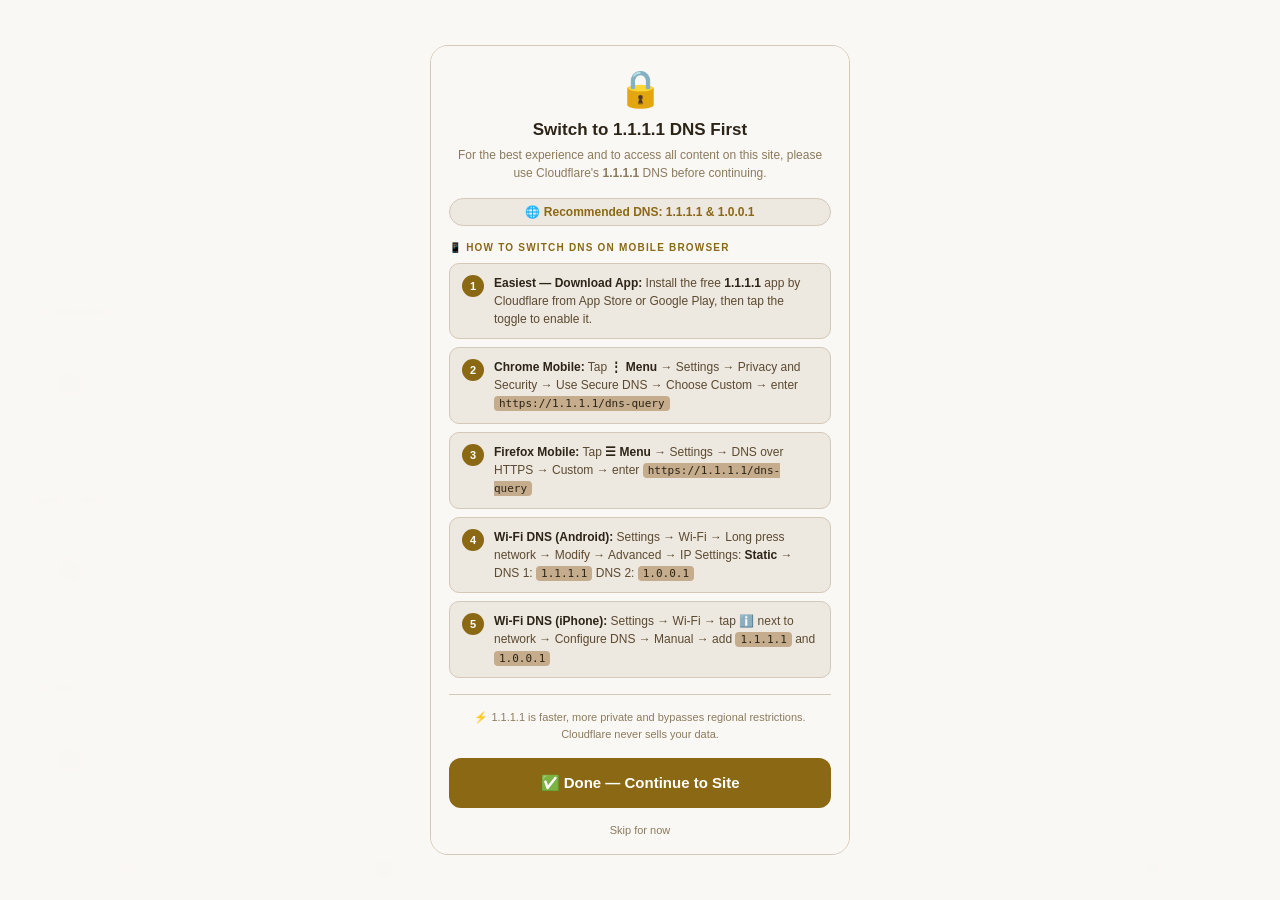
==== index.html @ 2a247e95 "Update index.html" ====
<!DOCTYPE html>
<html lang="en">
<head>
<meta name="yandex-verification" content="c92c192c363fc5a6" />
<meta charset="UTF-8">
<meta name="viewport" content="width=device-width, initial-scale=1.0, maximum-scale=1.0, user-scalable=no">
<meta name="description" content="Download latest Bollywood, Hollywood & Tamil movies for free. HD, 1080p, 4K quality available.">
<meta name="keywords" content="download movies, free movies, HD movies, bollywood movies download, hollywood movies, cinestream">
<meta name="robots" content="index, follow">
<link rel="canonical" href="https://justwatchh.netlify.app/">
<meta property="og:type" content="website">
<meta property="og:title" content="CineStream - Download Latest Movies Free">
<meta property="og:description" content="Download HD Movies Free - Bollywood, Hollywood, Tamil, Telugu">
<meta property="og:url" content="https://justwatchh.netlify.app/">
<meta property="og:site_name" content="CineStream">
<link rel="icon" type="image/png" href="https://ibb.co/1fkNFcZy">
<meta name="mobile-web-app-capable" content="yes">
<meta name="apple-mobile-web-app-capable" content="yes">
<meta name="theme-color" content="#FAF8F5">
<title>Justwatchh</title>
<link rel="stylesheet" href="style.css">
</head>
<body>

<!-- DNS NOTICE -->
<div id="dns-notice" class="dns-overlay">
  <div class="dns-box">
    <div class="dns-icon">🔒</div>
    <div class="dns-title">Switch to 1.1.1.1 DNS First</div>
    <div class="dns-sub">For the best experience and to access all content on this site, please use Cloudflare's <b>1.1.1.1</b> DNS before continuing.</div>
    <div class="dns-badge">🌐 Recommended DNS: 1.1.1.1 &amp; 1.0.0.1</div>
    <div class="dns-steps-title">📱 How to Switch DNS on Mobile Browser</div>
    <div class="dns-steps">
      <div class="dns-step"><div class="dns-step-num">1</div><div class="dns-step-text"><b>Easiest — Download App:</b> Install the free <b>1.1.1.1</b> app by Cloudflare from App Store or Google Play, then tap the toggle to enable it.</div></div>
      <div class="dns-step"><div class="dns-step-num">2</div><div class="dns-step-text"><b>Chrome Mobile:</b> Tap <b>⋮ Menu</b> → Settings → Privacy and Security → Use Secure DNS → Choose Custom → enter <code>https://1.1.1.1/dns-query</code></div></div>
      <div class="dns-step"><div class="dns-step-num">3</div><div class="dns-step-text"><b>Firefox Mobile:</b> Tap <b>☰ Menu</b> → Settings → DNS over HTTPS → Custom → enter <code>https://1.1.1.1/dns-query</code></div></div>
      <div class="dns-step"><div class="dns-step-num">4</div><div class="dns-step-text"><b>Wi-Fi DNS (Android):</b> Settings → Wi-Fi → Long press network → Modify → Advanced → IP Settings: <b>Static</b> → DNS 1: <code>1.1.1.1</code> DNS 2: <code>1.0.0.1</code></div></div>
      <div class="dns-step"><div class="dns-step-num">5</div><div class="dns-step-text"><b>Wi-Fi DNS (iPhone):</b> Settings → Wi-Fi → tap ℹ️ next to network → Configure DNS → Manual → add <code>1.1.1.1</code> and <code>1.0.0.1</code></div></div>
    </div>
    <div class="dns-divider"></div>
    <div class="dns-note">⚡ 1.1.1.1 is faster, more private and bypasses regional restrictions. Cloudflare never sells your data.</div>
    <button class="dns-proceed-btn" onclick="dismissDnsNotice()">✅ Done — Continue to Site</button>
    <span class="dns-skip" onclick="dismissDnsNotice()">Skip for now</span>
  </div>
</div>

<div id="app">
  <div class="copy-toast" id="copy-toast"></div>
  <div class="loading-overlay" id="global-loading"><div class="ring"></div><div class="load-text">Loading</div></div>

  <!-- PLAYLIST CREATE MODAL -->
  <div class="modal-overlay hidden" id="pl-create-modal">
    <div class="modal-sheet">
      <div class="modal-handle"></div>
      <div class="modal-title">New Playlist</div>
      <input class="modal-input" id="pl-name-input" placeholder="Playlist name..." maxlength="40" autocomplete="off" onkeydown="if(event.key==='Enter')confirmCreatePlaylist()"/>
      <div class="modal-btns">
        <button class="modal-cancel" onclick="closePlCreateModal()">Cancel</button>
        <button class="modal-confirm" onclick="confirmCreatePlaylist()">Create</button>
      </div>
    </div>
  </div>

  <!-- ADD TO PLAYLIST PICKER -->
  <div class="playlist-picker-overlay hidden" id="pl-picker-modal">
    <div class="playlist-picker-sheet">
      <div class="modal-handle"></div>
      <div class="modal-title" style="margin-bottom:12px">Add to Playlist</div>
      <div class="playlist-picker-list" id="pl-picker-list"></div>
      <button class="picker-cancel-btn" onclick="closePlPicker()">Cancel</button>
    </div>
  </div>

  <!-- CONFIRM DELETE MODAL -->
  <div class="confirm-overlay hidden" id="confirm-modal">
    <div class="confirm-box">
      <div class="confirm-icon" id="confirm-icon">🗑</div>
      <div class="confirm-title" id="confirm-title">Delete?</div>
      <div class="confirm-sub" id="confirm-sub">This cannot be undone.</div>
      <div class="confirm-btns">
        <button class="confirm-cancel" onclick="closeConfirmModal()">Cancel</button>
        <button class="confirm-ok" id="confirm-ok-btn">Delete</button>
      </div>
    </div>
  </div>

  <!-- ENGINE MODAL -->
  <div class="eng-modal-overlay hidden" id="eng-modal">
    <div class="eng-modal-sheet">
      <div class="eng-modal-handle"></div>
      <div class="eng-modal-title">Search Engines</div>
      <div class="eng-modal-sub">Enter a URL with <code>{query}</code> as placeholder. Logo &amp; name are auto-detected.</div>
      <div class="eng-field"><label class="eng-label">Search URL</label><input class="eng-input" id="eng-url-inp" placeholder="https://www.google.com/search?q={query}" autocomplete="off" inputmode="url" oninput="previewEngine(this.value)"/></div>
      <div class="eng-field"><label class="eng-label">Description <span class="eng-label-opt">(optional)</span></label><input class="eng-input" id="eng-desc-inp" placeholder="e.g. Best for finding movie torrents..." autocomplete="off"/></div>
      <div class="eng-preview" id="eng-preview">
        <div class="eng-preview-logo"><img id="eng-preview-img" src="" alt=""/></div>
        <div class="eng-preview-info">
          <div class="eng-preview-name" id="eng-preview-name"></div>
          <div class="eng-preview-domain" id="eng-preview-domain"></div>
        </div>
      </div>
      <button class="eng-add-btn" onclick="addEngine()">+ Add Engine</button>
      <div class="eng-list-title">Your Engines</div>
      <div class="eng-list" id="eng-list"></div>
      <button class="eng-close-btn" onclick="closeEngModal()">Done</button>
    </div>
  </div>

  <!-- UID MODAL -->
  <div class="uid-modal-overlay hidden" id="uid-modal">
    <div class="uid-modal-box">
      <div class="uid-modal-icon">
        <svg width="28" height="28" viewBox="0 0 24 24" fill="none" stroke="currentColor" stroke-width="2" stroke-linecap="round" stroke-linejoin="round">
          <rect x="2" y="7" width="20" height="14" rx="2"/><path d="M16 7V5a2 2 0 0 0-2-2h-4a2 2 0 0 0-2 2v2"/>
          <circle cx="12" cy="14" r="2"/><line x1="12" y1="16" x2="12" y2="19"/>
        </svg>
      </div>
      <div class="uid-modal-title">Set Your User ID</div>
      <div class="uid-modal-sub">Choose a unique ID to store your playlists. Use the same ID on any device to access your playlists.</div>
      <input class="uid-modal-input" id="uid-modal-input" placeholder="e.g. john_doe_123" maxlength="32" autocomplete="off" autocorrect="off" autocapitalize="off" spellcheck="false"/>
      <div class="uid-modal-hint">
        <svg width="12" height="12" viewBox="0 0 24 24" fill="currentColor"><path d="M12 2C6.48 2 2 6.48 2 12s4.48 10 10 10 10-4.48 10-10S17.52 2 12 2zm1 15h-2v-6h2v6zm0-8h-2V7h2v2z"/></svg>
        Only letters, numbers, underscores and hyphens. Min 3 characters.
      </div>
      <div class="uid-modal-btns">
        <button class="uid-modal-cancel" onclick="closeUidModal()">Cancel</button>
        <button class="uid-modal-save" onclick="saveUid()">Save ID</button>
      </div>
    </div>
  </div>

  <!-- VIEWS -->
  <div id="home-view" class="view active scroll-view"></div>
  <div id="movies-view" class="view scroll-view"></div>
  <div id="search-view" class="view"></div>
  <div id="tv-view" class="view scroll-view"></div>
  <div id="mylist-view" class="view"></div>
  <div id="person-view" class="view"></div>
  <div id="detail-view" class="view"></div>
  <div id="shared-playlist-view" class="view scroll-view"></div>

  <!-- BOTTOM NAV -->
  <div id="bottom-nav">
    <button class="bnav-item active" id="bnav-home" onclick="goHome()">
      <svg viewBox="0 0 24 24" fill="currentColor">
        <path d="M10 20v-6h4v6h5v-8h3L12 3 2 12h3v8z"/>
      </svg>
      <span>Home</span>
    </button>
    <button class="bnav-item" id="bnav-movies" onclick="goMovies()">
      <svg viewBox="0 0 24 24" fill="currentColor">
        <path d="M18 4l2 4h-3l-2-4h-2l2 4h-3l-2-4H8l2 4H7L5 4H4c-1.1 0-2 .9-2 2v12c0 1.1.9 2 2 2h16c1.1 0 2-.9 2-2V4h-4z"/>
      </svg>
      <span>Movies</span>
    </button>
    <button class="bnav-item" id="bnav-search" onclick="goSearch()">
      <svg viewBox="0 0 24 24" fill="currentColor">
        <path d="M15.5 14h-.79l-.28-.27A6.471 6.471 0 0 0 16 9.5 6.5 6.5 0 1 0 9.5 16c1.61 0 3.09-.59 4.23-1.57l.27.28v.79l5 4.99L20.49 19l-4.99-5zm-6 0C7.01 14 5 11.99 5 9.5S7.01 5 9.5 5 14 7.01 14 9.5 11.99 14 9.5 14z"/>
      </svg>
      <span>Search</span>
    </button>
    <button class="bnav-item" id="bnav-tv" onclick="goTV()">
      <svg viewBox="0 0 24 24" fill="currentColor">
        <path d="M21 3H3c-1.1 0-2 .9-2 2v12c0 1.1.9 2 2 2h5v2h8v-2h5c1.1 0 1.99-.9 1.99-2L23 5c0-1.1-.9-2-2-2zm0 14H3V5h18v12z"/>
      </svg>
      <span>TV Shows</span>
    </button>
    <button class="bnav-item" id="bnav-mylist" onclick="goMyList()">
      <svg viewBox="0 0 24 24" fill="currentColor">
        <path d="M4 6H2v14c0 1.1.9 2 2 2h14v-2H4V6zm16-4H8c-1.1 0-2 .9-2 2v12c0 1.1.9 2 2 2h12c1.1 0 2-.9 2-2V4c0-1.1-.9-2-2-2zm-1 9H9V9h10v2zm-4 4H9v-2h6v2zm4-8H9V5h10v2z"/>
      </svg>
      <span>My List</span>
    </button>
  </div>
</div>

<!-- FIREBASE MODULE -->
<script type="module">
import { initializeApp } from "https://www.gstatic.com/firebasejs/12.13.0/firebase-app.js";
import { getDatabase, ref, push, onValue, remove, set, serverTimestamp, get } from "https://www.gstatic.com/firebasejs/12.13.0/firebase-database.js";

const firebaseConfig = {
  apiKey:"AIzaSyDLPyDNPw6g30_9KLYmKEgz26ODXl88IT8",
  authDomain:"myown-c1a03.firebaseapp.com",
  databaseURL:"https://myown-c1a03-default-rtdb.firebaseio.com",
  projectId:"myown-c1a03",
  storageBucket:"myown-c1a03.firebasestorage.app",
  messagingSenderId:"231315717244",
  appId:"1:231315717244:web:f2e1d33f9f5080e16b1df9"
};

const app = initializeApp(firebaseConfig);
const db = getDatabase(app);

/* ── User ID ── */
let myUid = localStorage.getItem('cs_uid');
if(!myUid){ myUid='u_'+Math.random().toString(36).substr(2,12); localStorage.setItem('cs_uid',myUid); }
window._myUid = myUid;
window._setMyUid = (uid) => { localStorage.setItem('cs_uid',uid); myUid=uid; window._myUid=uid; };

/* ── Subscribe ── */
let _unsubPlaylists = null;
function subscribeToUser(uid){
  if(_unsubPlaylists) _unsubPlaylists();
  const unsub = onValue(ref(db,`users/${uid}/playlists`), snap => {
    _playlists = snap.exists() ? snap.val() : {};
    window._playlists = _playlists;
    if(window._onPlaylistsChange) window._onPlaylistsChange();
  });
  _unsubPlaylists = unsub;
}
window._switchUser = async (newUid) => {
  myUid = newUid; window._myUid = newUid; window._setMyUid(newUid);
  subscribeToUser(newUid);
};

let _playlists = {};
subscribeToUser(myUid);

window._createPlaylist = async (name) => { const r=push(ref(db,`users/${myUid}/playlists`),{name,createdAt:serverTimestamp(),items:{}}); return r.key; };
window._deletePlaylist = (plId) => remove(ref(db,`users/${myUid}/playlists/${plId}`));
window._addToPlaylist = async (plId, item) => {
  const items=(_playlists[plId]&&_playlists[plId].items)?_playlists[plId].items:{};
  const exists=Object.values(items).some(i=>String(i.id)===String(item.id)&&i.type===item.type);
  if(exists) return 'exists';
  await push(ref(db,`users/${myUid}/playlists/${plId}/items`),{...item,addedAt:Date.now()});
  return 'added';
};
window._removeFromPlaylist = (plId,itemFbKey) => remove(ref(db,`users/${myUid}/playlists/${plId}/items/${itemFbKey}`));
window._isInPlaylist = (plId,mediaId,mediaType) => { const items=(_playlists[plId]&&_playlists[plId].items)?_playlists[plId].items:{}; return Object.values(items).some(i=>String(i.id)===String(mediaId)&&i.type===mediaType); };
window._fetchSharedPlaylist = async (uid,plId) => { const snap=await get(ref(db,`users/${uid}/playlists/${plId}`)); return snap.exists()?snap.val():null; };

/* ── Search Engines ── */
const engRef = ref(db,'search_engines');
let fbEngines=[],activeEngId=null;
onValue(engRef,snap=>{ fbEngines=[]; if(snap.exists())snap.forEach(ch=>{fbEngines.push({fbKey:ch.key,...ch.val()});}); window._fbEngines=fbEngines; refreshEngUI(); renderEngList(); });
window._fbEngines=fbEngines;
window._activeEngId=()=>activeEngId;
window._setActiveEngId=id=>{activeEngId=id;};
window._addEngineFB=(name,url,domain,desc)=>push(engRef,{name,url,domain,desc:desc||'',addedBy:myUid,ts:serverTimestamp()});
window._deleteEngineFB=key=>remove(ref(db,`search_engines/${key}`));

function faviconUrl(domain){return`https://www.google.com/s2/favicons?domain=${domain}&sz=64`;}
window.faviconUrl=faviconUrl;

function refreshEngUI(){ const wrap=document.getElementById('ws-engines-wrap'); if(wrap)renderEngButtons(wrap); renderEngTableInDetail(); }
function renderEngButtons(wrap){ if(!fbEngines.length){wrap.innerHTML='<div class="ws-no-engines">No search engines — tap "Manage" to add one.</div>';return;} if(!activeEngId||!fbEngines.find(e=>e.fbKey===activeEngId))activeEngId=fbEngines[0].fbKey; wrap.innerHTML=fbEngines.map(e=>{const fav=faviconUrl(e.domain||e.url);return`<button class="ws-engine-btn${e.fbKey===activeEngId?' active':''}" onclick="selectEng('${e.fbKey}')" id="eng-btn-${e.fbKey}"><span class="ws-engine-logo"><img src="${fav}" alt="${escH(e.name)}" onerror="this.style.display='none'"/></span>${escH(e.name)}</button>`;}).join('');}
function renderEngTableInDetail(){ const tbody=document.getElementById('eng-tbl-body'); if(!tbody)return; if(!fbEngines.length){tbody.innerHTML=`<tr><td colspan="4" class="no-eng-row">No engines added yet.</td></tr>`;return;} tbody.innerHTML=fbEngines.map(e=>{const fav=faviconUrl(e.domain||e.url);return`<tr><td class="et-logo-cell"><div class="et-logo-wrap"><img src="${fav}" alt="${escH(e.name)}" onerror="this.style.display='none'"/></div></td><td class="et-name">${escH(e.name)}</td><td class="et-desc">${escH(e.desc||'')}</td><td><button class="et-search-btn" onclick="wsGoWith('${escA(e.fbKey)}')">Search</button></td></tr>`;}).join('');}
function renderEngList(){ const list=document.getElementById('eng-list'); if(!list)return; if(!fbEngines.length){list.innerHTML='<div class="eng-no-engines">No engines yet — add one above!</div>';return;} list.innerHTML=fbEngines.map(e=>{const fav=faviconUrl(e.domain||e.url);return`<div class="eng-item"><div class="eng-item-logo"><img src="${fav}" alt="${escH(e.name)}" onerror="this.style.display='none'"/></div><div class="eng-item-info"><div class="eng-item-name">${escH(e.name)}</div><div class="eng-item-desc">${escH(e.desc||e.url)}</div></div><button class="eng-item-del" onclick="deleteEngine('${e.fbKey}')">✕</button></div>`;}).join('');}

window.selectEng=key=>{activeEngId=key;document.querySelectorAll('.ws-engine-btn').forEach(b=>b.classList.remove('active'));const btn=document.getElementById('eng-btn-'+key);if(btn)btn.classList.add('active');};
window.deleteEngine=key=>window._deleteEngineFB(key);
function extractDomain(url){try{return new URL(url).hostname.replace(/^www\./,'');}catch(e){return null;}}
function domainToName(domain){if(!domain)return'';const n=domain.split('.')[0];return n.charAt(0).toUpperCase()+n.slice(1);}
window.previewEngine=url=>{const prev=document.getElementById('eng-preview'),img=document.getElementById('eng-preview-img'),nameEl=document.getElementById('eng-preview-name'),domEl=document.getElementById('eng-preview-domain');if(!prev||!img||!nameEl||!domEl)return;const domain=extractDomain(url);if(!domain||!url.includes('{query}')){prev.classList.remove('show');return;}img.src=faviconUrl(domain);nameEl.textContent=domainToName(domain);domEl.textContent=domain;prev.classList.add('show');};
window.extractDomain=extractDomain;
window.domainToName=domainToName;
</script>

<script>
/* =================== DNS =================== */
(function(){
  if(!sessionStorage.getItem('dns_dismissed')) document.getElementById('dns-notice').classList.remove('hidden');
  else document.getElementById('dns-notice').classList.add('hidden');
})();
function dismissDnsNotice(){
  sessionStorage.setItem('dns_dismissed','1');
  const el=document.getElementById('dns-notice');
  el.style.transition='opacity 0.3s';el.style.opacity='0';
  setTimeout(()=>{el.classList.add('hidden');el.style.opacity='';el.style.transition='';},300);
}

/* =================== CONSTANTS =================== */
const API_KEY='d971d4b212180c43e0830d20c04a68b5';
const BASE='https://api.themoviedb.org/3';
const IMG='https://image.tmdb.org/t/p/';
const SITE_URL='https://justwatchh.netlify.app';

let heroItems=[],heroIdx=0,heroTimer=null;
let genreMap={};
let prevViewStack=[];
let searchDebounce=null;
let currentFilter='all',allResults=[];
let recentSearches=JSON.parse(localStorage.getItem('cs_recent')||'[]');
let searchBuilt=false,moviesBuilt=false,tvBuilt=false;
let activePlId=null;
let pendingPlItem=null;

/* =================== SVG ICONS =================== */
const IC={
  film:`<svg width="14" height="14" viewBox="0 0 24 24" fill="currentColor"><path d="M18 4l2 4h-3l-2-4h-2l2 4h-3l-2-4H8l2 4H7L5 4H4c-1.1 0-2 .9-2 2v12c0 1.1.9 2 2 2h16c1.1 0 2-.9 2-2V4h-4z"/></svg>`,
  tv:`<svg width="14" height="14" viewBox="0 0 24 24" fill="currentColor"><path d="M21 3H3c-1.1 0-2 .9-2 2v12c0 1.1.9 2 2 2h5v2h8v-2h5c1.1 0 1.99-.9 1.99-2L23 5c0-1.1-.9-2-2-2zm0 14H3V5h18v12z"/></svg>`,
  play:`<svg width="14" height="14" viewBox="0 0 24 24" fill="currentColor"><path d="M8 5v14l11-7z"/></svg>`,
  star:`<svg width="12" height="12" viewBox="0 0 24 24" fill="#8B6914"><path d="M12 17.27L18.18 21l-1.64-7.03L22 9.24l-7.19-.61L12 2 9.19 8.63 2 9.24l5.46 4.73L5.82 21z"/></svg>`,
  cal:`<svg width="12" height="12" viewBox="0 0 24 24" fill="currentColor"><path d="M20 3h-1V1h-2v2H7V1H5v2H4c-1.1 0-2 .9-2 2v16c0 1.1.9 2 2 2h16c1.1 0 2-.9 2-2V5c0-1.1-.9-2-2-2zm0 18H4V8h16v13z"/></svg>`,
  copy:`<svg width="13" height="13" viewBox="0 0 24 24" fill="currentColor"><path d="M16 1H4c-1.1 0-2 .9-2 2v14h2V3h12V1zm3 4H8c-1.1 0-2 .9-2 2v14c0 1.1.9 2 2 2h11c1.1 0 2-.9 2-2V7c0-1.1-.9-2-2-2zm0 16H8V7h11v14z"/></svg>`,
  srch:`<svg width="17" height="17" viewBox="0 0 24 24" fill="currentColor"><path d="M15.5 14h-.79l-.28-.27A6.471 6.471 0 0 0 16 9.5 6.5 6.5 0 1 0 9.5 16c1.61 0 3.09-.59 4.23-1.57l.27.28v.79l5 4.99L20.49 19l-4.99-5zm-6 0C7.01 14 5 11.99 5 9.5S7.01 5 9.5 5 14 7.01 14 9.5 11.99 14 9.5 14z"/></svg>`,
  warn:`<svg width="32" height="32" viewBox="0 0 24 24" fill="#8B6914"><path d="M1 21h22L12 2 1 21zm12-3h-2v-2h2v2zm0-4h-2v-4h2v4z"/></svg>`,
  noplay:`<svg width="38" height="38" viewBox="0 0 24 24" fill="rgba(139,105,20,0.28)"><path d="M21 3H3c-1.1 0-2 .9-2 2v14c0 1.1.9 2 2 2h18c1.1 0 2-.9 2-2V5c0-1.1-.9-2-2-2zm-7 12l-5-3 5-3v6z"/></svg>`,
  share:`<svg width="18" height="18" viewBox="0 0 24 24" fill="currentColor"><path d="M18 16.08c-.76 0-1.44.3-1.96.77L8.91 12.7c.05-.23.09-.46.09-.7s-.04-.47-.09-.7l7.05-4.11c.54.5 1.25.81 2.04.81 1.66 0 3-1.34 3-3s-1.34-3-3-3-3 1.34-3 3c0 .24.04.47.09.7L8.04 9.81C7.5 9.31 6.79 9 6 9c-1.66 0-3 1.34-3 3s1.34 3 3 3c.79 0 1.5-.31 2.04-.81l7.12 4.16c-.05.21-.08.43-.08.65 0 1.61 1.31 2.92 2.92 2.92 1.61 0 2.92-1.31 2.92-2.92s-1.31-2.92-2.92-2.92z"/></svg>`,
  plus:`<svg width="16" height="16" viewBox="0 0 24 24" fill="currentColor"><path d="M19 13h-6v6h-2v-6H5v-2h6V5h2v6h6v2z"/></svg>`,
  trash:`<svg width="16" height="16" viewBox="0 0 24 24" fill="currentColor"><path d="M6 19c0 1.1.9 2 2 2h8c1.1 0 2-.9 2-2V7H6v12zM19 4h-3.5l-1-1h-5l-1 1H5v2h14V4z"/></svg>`,
  playlist:`<svg width="20" height="20" viewBox="0 0 24 24" fill="currentColor"><path d="M4 6H2v14c0 1.1.9 2 2 2h14v-2H4V6zm16-4H8c-1.1 0-2 .9-2 2v12c0 1.1.9 2 2 2h12c1.1 0 2-.9 2-2V4c0-1.1-.9-2-2-2zm-1 9H9V9h10v2zm-4 4H9v-2h6v2zm4-8H9V5h10v2z"/></svg>`,
  user:`<svg width="20" height="20" viewBox="0 0 24 24" fill="currentColor"><path d="M12 12c2.7 0 4.8-2.1 4.8-4.8S14.7 2.4 12 2.4 7.2 4.5 7.2 7.2 9.3 12 12 12zm0 2.4c-3.2 0-9.6 1.6-9.6 4.8v2.4h19.2v-2.4c0-3.2-6.4-4.8-9.6-4.8z"/></svg>`,
  edit:`<svg width="16" height="16" viewBox="0 0 24 24" fill="currentColor"><path d="M3 17.25V21h3.75L17.81 9.94l-3.75-3.75L3 17.25zM20.71 7.04a1 1 0 0 0 0-1.41l-2.34-2.34a1 1 0 0 0-1.41 0l-1.83 1.83 3.75 3.75 1.83-1.83z"/></svg>`,
  id:`<svg width="18" height="18" viewBox="0 0 24 24" fill="currentColor"><rect x="2" y="5" width="20" height="14" rx="2" ry="2" fill="none" stroke="currentColor" stroke-width="2"/><circle cx="8" cy="12" r="2"/><path d="M14 9h4M14 12h4M14 15h4" stroke="currentColor" stroke-width="2" stroke-linecap="round"/></svg>`,
  link:`<svg width="14" height="14" viewBox="0 0 24 24" fill="currentColor"><path d="M3.9 12c0-1.71 1.39-3.1 3.1-3.1h4V7H7c-2.76 0-5 2.24-5 5s2.24 5 5 5h4v-1.9H7c-1.71 0-3.1-1.39-3.1-3.1zM8 13h8v-2H8v2zm9-6h-4v1.9h4c1.71 0 3.1 1.39 3.1 3.1s-1.39 3.1-3.1 3.1h-4V17h4c2.76 0 5-2.24 5-5s-2.24-5-5-5z"/></svg>`,
  check:`<svg width="16" height="16" viewBox="0 0 24 24" fill="currentColor"><path d="M9 16.17L4.83 12l-1.42 1.41L9 19 21 7l-1.41-1.41z"/></svg>`,
  add:`<svg width="18" height="18" viewBox="0 0 24 24" fill="currentColor"><path d="M19 13h-6v6h-2v-6H5v-2h6V5h2v6h6v2z"/></svg>`,
};

/* =================== HELPERS =================== */
function showToast(msg,dur=2200){
  const t=document.getElementById('copy-toast');
  t.textContent=msg;t.classList.add('show');
  setTimeout(()=>t.classList.remove('show'),dur);
}
function escH(s){return String(s).replace(/&/g,'&amp;').replace(/</g,'&lt;').replace(/>/g,'&gt;').replace(/"/g,'&quot;').replace(/'/g,'&#39;');}
function escA(s){return String(s).replace(/'/g,'&#39;').replace(/"/g,'&quot;');}

const noAv=`data:image/svg+xml,%3Csvg xmlns='http://www.w3.org/2000/svg' width='84' height='84'%3E%3Crect width='84' height='84' rx='10' fill='%23EDE8E0'/%3E%3Ccircle cx='42' cy='32' r='14' fill='%23C4AC8C' opacity='.7'/%3E%3Cellipse cx='42' cy='66' rx='21' ry='14' fill='%23C4AC8C' opacity='.5'/%3E%3C/svg%3E`;
const noThumb=`data:image/svg+xml,%3Csvg xmlns='http://www.w3.org/2000/svg' width='70' height='44'%3E%3Crect width='70' height='44' fill='%23EDE8E0'/%3E%3Cpolygon points='28,14 28,30 46,22' fill='%238B6914' opacity='.6'/%3E%3C/svg%3E`;
const noPoster=`data:image/svg+xml,%3Csvg xmlns='http://www.w3.org/2000/svg' width='98' height='147'%3E%3Crect width='98' height='147' fill='%23EDE8E0'/%3E%3Ctext x='49' y='80' text-anchor='middle' font-size='32' fill='%23C4AC8C'%3E🎬%3C/text%3E%3C/svg%3E`;

async function api(ep,params={}){
  const u=new URL(`${BASE}${ep}`);
  u.searchParams.set('api_key',API_KEY);
  Object.entries(params).forEach(([k,v])=>u.searchParams.set(k,v));
  const r=await fetch(u.toString());
  if(!r.ok) throw new Error(`TMDB ${r.status}`);
  return r.json();
}

const imgUrl=(p,s='w342')=>p?`${IMG}${s}${p}`:null;
const money=n=>!n?'N/A':n>=1e9?`$${(n/1e9).toFixed(2)}B`:n>=1e6?`$${(n/1e6).toFixed(1)}M`:`$${n.toLocaleString()}`;
const fmtDate=d=>{if(!d)return'N/A';const dt=new Date(d);return isNaN(dt)?'N/A':dt.toLocaleDateString('en-US',{year:'numeric',month:'short',day:'numeric'});};
const fmtYear=d=>d?new Date(d).getFullYear()||'':'';
const errBox=m=>`<div class="err-box"><div class="err-icon">${IC.warn}</div><div class="err-txt">${m}</div><div class="err-sub">TMDB API</div></div>`;
const skels=n=>Array(n).fill('<div class="skel"></div>').join('');
const secH=(id,t,n=6)=>`<div class="section"><div class="section-head"><div class="section-bar"></div><div class="section-title">${t}</div></div><div class="h-row" id="${id}">${skels(n)}</div></div>`;

function copyTitle(t){
  if(navigator.clipboard)navigator.clipboard.writeText(t).catch(()=>{});
  else{const ta=document.createElement('textarea');ta.value=t;ta.style.cssText='position:fixed;opacity:0';document.body.appendChild(ta);ta.select();document.execCommand('copy');document.body.removeChild(ta);}
  showToast(`Copied: "${t.substring(0,28)}${t.length>28?'…':''}"`);
}

/* =================== UID MANAGEMENT =================== */
function openUidModal(){
  const input=document.getElementById('uid-modal-input');
  if(input)input.value=window._myUid||'';
  document.getElementById('uid-modal').classList.remove('hidden');
  setTimeout(()=>input&&input.focus(),100);
}
function closeUidModal(){document.getElementById('uid-modal').classList.add('hidden');}
async function saveUid(){
  const input=document.getElementById('uid-modal-input');
  const val=(input?input.value:'').trim();
  if(!val||val.length<3){showToast('ID must be at least 3 characters');return;}
  if(!/^[a-zA-Z0-9_\-]+$/.test(val)){showToast('Only letters, numbers, _ and - allowed');return;}
  if(val===window._myUid){closeUidModal();return;}
  closeUidModal();
  if(window._switchUser) await window._switchUser(val);
  showToast(`Switched to ID: ${val} ✓`);
  if(document.getElementById('mylist-view').classList.contains('active'))buildMyListView();
}
window.openUidModal=openUidModal;
window.closeUidModal=closeUidModal;
window.saveUid=saveUid;

/* =================== SHARE =================== */
function shareDetail(id,type,title){
  const url=`${SITE_URL}/#detail/${type}/${id}`;
  if(navigator.share){navigator.share({title,text:`Check out "${title}" on justwatchh!`,url}).catch(()=>{});}
  else{navigator.clipboard&&navigator.clipboard.writeText(url).then(()=>showToast('Link copied!'));}
}
function sharePlaylist(ownerUid,plId,plName,e){
  if(e)e.stopPropagation();
  const url=`${SITE_URL}/#playlist/${ownerUid}/${plId}`;
  if(navigator.share){navigator.share({title:plName,text:`Check out my playlist "${plName}" on CineStream!`,url}).catch(()=>{});}
  else{navigator.clipboard&&navigator.clipboard.writeText(url).then(()=>showToast('Playlist link copied!'));}
}

/* =================== DEEP LINK =================== */
function handleDeepLink(){
  const m=window.location.hash.match(/^#detail\/(movie|tv)\/(\d+)$/);
  if(m){openDetail(parseInt(m[2]),m[1]);return true;}
  const p=window.location.hash.match(/^#playlist\/([^\/]+)\/([^\/]+)$/);
  if(p){openSharedPlaylist(p[1],p[2]);return true;}
  return false;
}

/* =================== SHARED PLAYLIST =================== */
async function openSharedPlaylist(ownerUid,plId){
  const curActive=document.querySelector('.view.active');
  if(curActive)prevViewStack.push(curActive.id);
  showView('shared-playlist-view');setBnav(null);
  const sv=document.getElementById('shared-playlist-view');
  sv.innerHTML=`<button class="detail-back" onclick="closeSharedPlaylist()">‹</button><div style="display:flex;align-items:center;justify-content:center;height:100%"><div class="ring"></div></div>`;
  try{
    const pl=await window._fetchSharedPlaylist(ownerUid,plId);
    if(!pl){sv.innerHTML=`<button class="detail-back" onclick="closeSharedPlaylist()">‹</button>${errBox('Playlist not found')}`;return;}
    const items=pl.items?Object.entries(pl.items):[];
    const name=pl.name||'Untitled';
    let grid='';
    if(!items.length){
      grid=`<div style="padding:40px 20px;text-align:center;grid-column:span 3"><div style="font-size:36px;opacity:0.3;margin-bottom:8px">🎬</div><div style="font-size:13px;color:var(--text-light)">No titles in this playlist yet</div></div>`;
    } else {
      grid=items.map(([fbKey,it])=>{
        const poster=it.poster?`${IMG}w342${it.poster}`:null;
        return`<div class="pl-item-card" onclick="openDetail(${it.id},'${it.type}')">
          ${poster?`<img src="${poster}" alt="${escH(it.title||'')}" loading="lazy" onerror="this.src='${noPoster}'">`:`<div class="pl-item-ph">🎬</div>`}
          <div class="pl-item-label">${escH(it.title||'')}</div>
        </div>`;
      }).join('');
    }
    sv.innerHTML=`
      <button class="detail-back" onclick="closeSharedPlaylist()">‹</button>
      <button class="detail-share-btn" onclick="sharePlaylist('${escA(ownerUid)}','${escA(plId)}','${escA(name)}')" title="Share">${IC.share}</button>
      <div class="shared-pl-body">
        <div class="shared-pl-header">
          <div class="shared-pl-icon">${IC.playlist}</div>
          <div class="shared-pl-info">
            <h2 class="shared-pl-title">${escH(name)}</h2>
            <div class="shared-pl-meta">${items.length} title${items.length!==1?'s':''} · by ${escH(ownerUid)}</div>
          </div>
        </div>
        <div class="playlist-items-grid">${grid}</div>
      </div>`;
  }catch(e){sv.innerHTML=`<button class="detail-back" onclick="closeSharedPlaylist()">‹</button>${errBox('Failed to load playlist')}`;}
}
function closeSharedPlaylist(){
  if(window.location.hash.startsWith('#playlist'))history.replaceState(null,'',window.location.pathname+window.location.search);
  const prev=prevViewStack.pop();
  showView(prev||'home-view');
  if(!prev||prev==='home-view')setBnav('bnav-home');
  else if(prev==='movies-view')setBnav('bnav-movies');
  else if(prev==='tv-view')setBnav('bnav-tv');
  else if(prev==='search-view')setBnav('bnav-search');
  else if(prev==='mylist-view')setBnav('bnav-mylist');
}

/* =================== NAV =================== */
function showView(id){
  document.querySelectorAll('.view').forEach(v=>v.classList.remove('active'));
  const el=document.getElementById(id);
  if(el){el.classList.add('active');if(!['detail-view','person-view','shared-playlist-view'].includes(id))el.scrollTop=0;}
}
function setBnav(id){
  document.querySelectorAll('.bnav-item').forEach(b=>b.classList.remove('active'));
  if(id){const el=document.getElementById(id);if(el)el.classList.add('active');}
}
function goHome(){prevViewStack=[];showView('home-view');setBnav('bnav-home');}
function goMovies(){showView('movies-view');setBnav('bnav-movies');if(!moviesBuilt){moviesBuilt=true;buildMoviesView();}}
function goTV(){showView('tv-view');setBnav('bnav-tv');if(!tvBuilt){tvBuilt=true;buildTVView();}}
function goSearch(){showView('search-view');setBnav('bnav-search');if(!searchBuilt){searchBuilt=true;buildSearchView();}else renderSearchHome();setTimeout(()=>{const i=document.getElementById('main-search-input');if(i)i.focus();},200);}
function goMyList(){showView('mylist-view');setBnav('bnav-mylist');buildMyListView();}

/* =================== ROW RENDER =================== */
function renderRow(row,items,type){
  if(!items||!items.length){row.innerHTML=errBox('No content');return;}
  const f=items.filter(i=>i.poster_path);
  if(!f.length){row.innerHTML=errBox('No poster data');return;}
  row.innerHTML=f.map(item=>{
    const t=item.title||item.name||'',p=imgUrl(item.poster_path,'w342'),mt=item.media_type||type;
    return`<div class="poster-card" onclick="openDetail(${item.id},'${mt}')"><img src="${p}" alt="${escH(t)}" loading="lazy" onerror="this.parentElement.style.display='none'"/></div>`;
  }).join('');
}
async function loadRow(rowId,ep,type,params={}){
  const row=document.getElementById(rowId);if(!row)return;
  try{const d=await api(ep,params);renderRow(row,d.results,type);}
  catch(e){if(row)row.innerHTML=errBox('Failed to load');}
}

/* =================== HOME =================== */
async function buildHomeView(){
  const hv=document.getElementById('home-view');
  hv.innerHTML=`
    <div class="hero"><div class="hero-bg" id="hero-bg"></div><div class="hero-grad"></div><div class="hero-content" id="hero-content"><div class="small-ring"></div></div></div>
    <div class="hero-dots" id="hero-dots"></div>
    <div class="genres-scroll" id="home-genres"></div>
    ${secH('tr-movie','Trending Movies')}${secH('pop-movie','Popular Movies')}${secH('tr-tv','Trending TV')}${secH('pop-tv','Popular TV Shows')}`;
  loadHomeGenres();
  try{
    const d=await api('/trending/movie/week');
    heroItems=d.results.filter(i=>i.backdrop_path).slice(0,8);
    heroIdx=0;renderHero();clearInterval(heroTimer);startHeroTimer();
  }catch(e){const hc=document.getElementById('hero-content');if(hc)hc.innerHTML=errBox('Failed');}
  loadRow('tr-movie','/trending/movie/week','movie');
  loadRow('pop-movie','/movie/popular','movie');
  loadRow('tr-tv','/trending/tv/week','tv');
  loadRow('pop-tv','/tv/popular','tv');
}
async function loadHomeGenres(){
  const bar=document.getElementById('home-genres');if(!bar)return;
  try{
    const[mv,tv]=await Promise.all([api('/genre/movie/list'),api('/genre/tv/list')]);
    const all=[...mv.genres,...tv.genres];all.forEach(g=>{genreMap[g.id]=g.name;});
    const unique=[...new Map(all.map(g=>[g.id,g])).values()].slice(0,22);
    bar.innerHTML=unique.map(g=>`<div class="genre-chip" onclick="homeGenre(${g.id},this)">${g.name}</div>`).join('');
  }catch(e){if(bar)bar.style.display='none';}
}
async function homeGenre(id,el){
  document.querySelectorAll('#home-genres .genre-chip').forEach(c=>c.classList.remove('active'));el.classList.add('active');
  const rm=document.getElementById('tr-movie'),rt=document.getElementById('tr-tv');
  if(rm)rm.innerHTML=skels(5);if(rt)rt.innerHTML=skels(5);
  try{
    const[mv,tv]=await Promise.all([api('/discover/movie',{with_genres:id,sort_by:'popularity.desc'}),api('/discover/tv',{with_genres:id,sort_by:'popularity.desc'})]);
    if(rm)renderRow(rm,mv.results,'movie');if(rt)renderRow(rt,tv.results,'tv');
  }catch(e){if(rm)rm.innerHTML=errBox('Filter failed');}
}
function renderHero(){
  if(!heroItems.length)return;
  const item=heroItems[heroIdx];
  const bg=document.getElementById('hero-bg'),cnt=document.getElementById('hero-content'),dots=document.getElementById('hero-dots');
  if(!bg||!cnt||!dots)return;
  bg.style.backgroundImage=`url(${imgUrl(item.backdrop_path,'w780')})`;
  bg.style.opacity=0;requestAnimationFrame(()=>{bg.style.transition='opacity 0.65s';bg.style.opacity=1;});
  const t=item.title||item.name||'',r=item.vote_average?item.vote_average.toFixed(1):'N/A';
  const y=fmtYear(item.release_date||item.first_air_date),mt=item.media_type==='tv'?'TV Show':'Movie';
  const ov=(item.overview||'').substring(0,100)+((item.overview||'').length>100?'…':'');
  cnt.innerHTML=`<div class="hero-badge">${IC.film} Trending</div>
    <div class="hero-title">${escH(t)}</div>
    <div class="hero-meta"><div class="hero-rating">${IC.star} ${r}</div><div class="hero-pill">${y}</div><div class="hero-pill">${mt}</div></div>
    <div class="hero-ov">${escH(ov)}</div>
    <button class="hero-btn" onclick="openDetail(${item.id},'${item.media_type||(item.first_air_date?'tv':'movie')}')">${IC.play} View Details</button>`;
  dots.innerHTML=heroItems.map((_,i)=>`<div class="hero-dot${i===heroIdx?' active':''}" onclick="setHero(${i})"></div>`).join('');
}
function setHero(i){heroIdx=i;renderHero();clearInterval(heroTimer);startHeroTimer();}
function startHeroTimer(){heroTimer=setInterval(()=>{heroIdx=(heroIdx+1)%heroItems.length;renderHero();},5500);}

/* =================== MOVIES =================== */
async function buildMoviesView(){
  const mv=document.getElementById('movies-view');
  mv.innerHTML=`<div class="vtbar"><div class="section-bar"></div><h2>Movies</h2></div>
    <div class="genres-scroll" id="movie-genres"></div>
    ${secH('mv-trending','Trending')}${secH('mv-popular','Popular')}${secH('mv-toprated','Top Rated')}${secH('mv-upcoming','Upcoming')}`;
  loadMovieGenres();
  loadRow('mv-trending','/trending/movie/week','movie');
  loadRow('mv-popular','/movie/popular','movie');
  loadRow('mv-toprated','/movie/top_rated','movie');
  loadRow('mv-upcoming','/movie/upcoming','movie');
}
async function loadMovieGenres(){
  const bar=document.getElementById('movie-genres');if(!bar)return;
  try{const d=await api('/genre/movie/list');d.genres.forEach(g=>{genreMap[g.id]=g.name;});bar.innerHTML=d.genres.slice(0,20).map(g=>`<div class="genre-chip" onclick="movieGenre(${g.id},this)">${g.name}</div>`).join('');}
  catch(e){if(bar)bar.style.display='none';}
}
async function movieGenre(id,el){
  document.querySelectorAll('#movie-genres .genre-chip').forEach(c=>c.classList.remove('active'));el.classList.add('active');
  const row=document.getElementById('mv-trending');if(!row)return;row.innerHTML=skels(5);
  try{const d=await api('/discover/movie',{with_genres:id,sort_by:'popularity.desc'});renderRow(row,d.results,'movie');}
  catch(e){if(row)row.innerHTML=errBox('Filter failed');}
}

/* =================== TV =================== */
async function buildTVView(){
  const tv=document.getElementById('tv-view');
  tv.innerHTML=`<div class="vtbar"><div class="section-bar"></div><h2>TV Shows</h2></div>
    <div class="genres-scroll" id="tv-genres"></div>
    ${secH('tv-trending','Trending')}${secH('tv-popular','Popular')}${secH('tv-toprated','Top Rated')}${secH('tv-airing','Airing Today')}`;
  loadTVGenres();
  loadRow('tv-trending','/trending/tv/week','tv');
  loadRow('tv-popular','/tv/popular','tv');
  loadRow('tv-toprated','/tv/top_rated','tv');
  loadRow('tv-airing','/tv/airing_today','tv');
}
async function loadTVGenres(){
  const bar=document.getElementById('tv-genres');if(!bar)return;
  try{const d=await api('/genre/tv/list');d.genres.forEach(g=>{genreMap[g.id]=g.name;});bar.innerHTML=d.genres.slice(0,20).map(g=>`<div class="genre-chip" onclick="tvGenre(${g.id},this)">${g.name}</div>`).join('');}
  catch(e){if(bar)bar.style.display='none';}
}
async function tvGenre(id,el){
  document.querySelectorAll('#tv-genres .genre-chip').forEach(c=>c.classList.remove('active'));el.classList.add('active');
  const row=document.getElementById('tv-trending');if(!row)return;row.innerHTML=skels(5);
  try{const d=await api('/discover/tv',{with_genres:id,sort_by:'popularity.desc'});renderRow(row,d.results,'tv');}
  catch(e){if(row)row.innerHTML=errBox('Filter failed');}
}

/* =================== SEARCH =================== */
function buildSearchView(){
  const sv=document.getElementById('search-view');
  sv.innerHTML=`<div class="search-view-inner"><div class="search-box-wrap"><div class="search-box" id="search-box">${IC.srch}
    <input type="text" id="main-search-input" placeholder="Movies, shows..." autocomplete="off" inputmode="search"/>
    <button class="search-clear-btn" id="search-clear" onclick="clearSearch()">✕</button></div>
    <div id="autocomplete-drop"></div></div><div id="search-body"></div></div>`;
  setupSearchInput();renderSearchHome();
}
function setupSearchInput(){
  const inp=document.getElementById('main-search-input'),box=document.getElementById('search-box');
  if(!inp||!box)return;
  inp.addEventListener('focus',()=>box.classList.add('focused'));
  inp.addEventListener('blur',()=>setTimeout(()=>box.classList.remove('focused'),200));
  inp.addEventListener('input',function(){
    const q=this.value.trim();
    const clr=document.getElementById('search-clear');if(clr)clr.classList.toggle('show',q.length>0);
    clearTimeout(searchDebounce);
    if(q.length<1){hideAC();renderSearchHome();return;}
    if(q.length<2){hideAC();return;}
    searchDebounce=setTimeout(()=>fetchAC(q),300);
  });
  inp.addEventListener('keydown',function(e){
    if(e.key!=='Enter')return;
    const q=this.value.trim();if(!q)return;
    this.blur();hideAC();saveRecent(q);doSearch(q);
  });
}
async function fetchAC(q){
  const drop=document.getElementById('autocomplete-drop');if(!drop)return;
  drop.style.display='block';drop.innerHTML='<div class="small-ring" style="margin:10px auto"></div>';
  try{
    const[mv,tv]=await Promise.all([api('/search/movie',{query:q}),api('/search/tv',{query:q})]);
    const mvF=mv.results.slice(0,4).filter(r=>r.poster_path||r.backdrop_path);
    const tvF=tv.results.slice(0,4).filter(r=>r.poster_path||r.backdrop_path);
    let html=`<div class="ac-query-row" onclick="acQuery('${escA(q)}')"><div class="ac-q-icon">${IC.srch}</div><div class="ac-q-text">Search <b>"${escH(q)}"</b></div></div>`;
    if(mvF.length){html+=`<div class="ac-section-label">Movies</div>`;mvF.forEach(r=>{const t=r.title||'';const p=imgUrl(r.poster_path,'w92');const yr=fmtYear(r.release_date);const rt=r.vote_average?r.vote_average.toFixed(1):'';html+=`<div class="ac-item" onclick="acItem(${r.id},'movie')">${p?`<img class="ac-poster" src="${p}" alt="${escH(t)}" onerror="this.style.display='none'"/>`:`<div class="ac-ph">${IC.film}</div>`}<div class="ac-info"><div class="ac-title">${escH(t)}</div><div class="ac-meta"><span class="ac-type">Movie</span><span class="ac-year">${yr}</span>${rt?`<span class="ac-rating">${IC.star}${rt}</span>`:''}</div></div></div>`;});}
    if(tvF.length){html+=`<div class="ac-section-label">TV Shows</div>`;tvF.forEach(r=>{const t=r.name||'';const p=imgUrl(r.poster_path,'w92');const yr=fmtYear(r.first_air_date);const rt=r.vote_average?r.vote_average.toFixed(1):'';html+=`<div class="ac-item" onclick="acItem(${r.id},'tv')">${p?`<img class="ac-poster" src="${p}" alt="${escH(t)}" onerror="this.style.display='none'"/>`:`<div class="ac-ph">${IC.tv}</div>`}<div class="ac-info"><div class="ac-title">${escH(t)}</div><div class="ac-meta"><span class="ac-type">TV Show</span><span class="ac-year">${yr}</span>${rt?`<span class="ac-rating">${IC.star}${rt}</span>`:''}</div></div></div>`;});}
    if(!mvF.length&&!tvF.length)html=`<div style="padding:14px;text-align:center;font-size:12px;color:var(--text-light)">No suggestions</div>`;
    drop.innerHTML=html;
  }catch(e){drop.innerHTML=`<div style="padding:12px;text-align:center;font-size:11px;color:var(--accent)">Failed</div>`;}
}
function hideAC(){const d=document.getElementById('autocomplete-drop');if(d)d.style.display='none';}
function acItem(id,type){hideAC();openDetail(id,type);}
function acQuery(q){hideAC();const inp=document.getElementById('main-search-input');if(inp)inp.value=q;saveRecent(q);doSearch(q);}
function clearSearch(){const inp=document.getElementById('main-search-input'),clr=document.getElementById('search-clear');if(inp)inp.value='';if(clr)clr.classList.remove('show');hideAC();renderSearchHome();}
function saveRecent(q){recentSearches=[q,...recentSearches.filter(s=>s.toLowerCase()!==q.toLowerCase())].slice(0,10);localStorage.setItem('cs_recent',JSON.stringify(recentSearches));}
function removeRecent(q,e){e.stopPropagation();recentSearches=recentSearches.filter(s=>s!==q);localStorage.setItem('cs_recent',JSON.stringify(recentSearches));renderSearchHome();}
function clearAllRecent(){recentSearches=[];localStorage.setItem('cs_recent',JSON.stringify(recentSearches));renderSearchHome();}
function recentClick(q){const inp=document.getElementById('main-search-input'),clr=document.getElementById('search-clear');if(inp){inp.value=q;if(clr)clr.classList.add('show');}doSearch(q);}
async function renderSearchHome(){
  const body=document.getElementById('search-body');if(!body)return;
  let html='';
  if(recentSearches.length)html+=`<div class="recent-section"><div class="recent-header"><div class="recent-title">Recent</div><div class="recent-clear" onclick="clearAllRecent()">Clear all</div></div><div class="recent-chips">${recentSearches.map(q=>`<div class="recent-chip" onclick="recentClick('${escA(q)}')">${escH(q)}<span class="recent-chip-x" onclick="removeRecent('${escA(q)}',event)">×</span></div>`).join('')}</div></div>`;
  html+=`<div class="trending-section"><div class="section-head" style="padding:0 0 8px"><div class="section-bar"></div><div class="section-title">Trending</div></div><div class="trending-grid" id="trend-grid">${Array(8).fill('<div style="height:52px;border-radius:8px;background:var(--beige);border:1px solid var(--taupe)"></div>').join('')}</div></div>`;
  body.innerHTML=html;
  try{
    const d=await api('/trending/all/day');
    const items=d.results.filter(i=>i.poster_path||i.backdrop_path).slice(0,8);
    const grid=document.getElementById('trend-grid');if(!grid)return;
    grid.innerHTML=items.map((item,idx)=>{
      const t=item.title||item.name||'',sub=item.media_type==='tv'?'TV Show':'Movie';
      const thumb=imgUrl(item.poster_path||item.backdrop_path,'w92');
      const mt=item.media_type||'movie';
      return`<div class="trending-card" onclick="openDetail(${item.id},'${mt}')"><div class="trending-num">${idx+1}</div><div class="trending-info"><div class="trending-title">${escH(t)}</div><div class="trending-sub">${sub}</div></div>${thumb?`<img class="trending-thumb" src="${thumb}" alt="${escH(t)}" loading="lazy" onerror="this.style.display='none'"/>`:''}</div>`;
    }).join('');
  }catch(e){const g=document.getElementById('trend-grid');if(g)g.innerHTML=errBox('Failed');}
}
async function doSearch(q){
  const body=document.getElementById('search-body');if(!body)return;
  currentFilter='all';allResults=[];
  body.innerHTML=`<div class="results-area"><div class="results-header"><div class="results-title">Searching <b>"${escH(q)}"</b></div></div><div class="small-ring"></div></div>`;
  try{
    const[mv,tv]=await Promise.all([api('/search/movie',{query:q}),api('/search/tv',{query:q})]);
    allResults=[...mv.results.map(r=>({...r,_t:'movie'})),...tv.results.map(r=>({...r,_t:'tv'}))].filter(r=>r.poster_path);
    allResults.sort((a,b)=>b.popularity-a.popularity);
    renderResults(q);
  }catch(e){if(body)body.innerHTML=errBox('Search failed');}
}
function renderResults(q){
  const body=document.getElementById('search-body');if(!body)return;
  const filtered=currentFilter==='all'?allResults:allResults.filter(r=>r._t===currentFilter);
  let html=`<div class="results-area">
    <div class="results-header"><div class="results-title">Results for <b>"${escH(q)}"</b></div><div class="results-count">${filtered.length} found</div></div>
    <div class="results-filter">
      <button class="filter-btn${currentFilter==='all'?' active':''}" onclick="setFilter('all','${escA(q)}')">All (${allResults.length})</button>
      <button class="filter-btn${currentFilter==='movie'?' active':''}" onclick="setFilter('movie','${escA(q)}')">Movies (${allResults.filter(r=>r._t==='movie').length})</button>
      <button class="filter-btn${currentFilter==='tv'?' active':''}" onclick="setFilter('tv','${escA(q)}')">TV (${allResults.filter(r=>r._t==='tv').length})</button>
    </div>`;
  if(!filtered.length)html+=`<div class="no-results"><div class="no-results-icon">🎬</div><div class="no-results-text">No results</div><div class="no-results-sub">Try different keywords</div></div>`;
  else html+=`<div class="results-grid">${filtered.map(r=>{const t=r.title||r.name||'';const p=imgUrl(r.poster_path,'w342');return`<div class="result-card" onclick="openDetail(${r.id},'${r._t}')"><img src="${p}" alt="${escH(t)}" loading="lazy" onerror="this.src='${noPoster}'"/></div>`;}).join('')}</div>`;
  html+='</div>';body.innerHTML=html;
}
function setFilter(type,q){currentFilter=type;renderResults(q);}

/* =================== MY LIST VIEW =================== */
function buildMyListView(){
  const v=document.getElementById('mylist-view');
  v.innerHTML=`
    <div class="mylist-scroll-area" id="mylist-scroll">
      <div class="mylist-top-header">
        <div class="mylist-top-icon">${IC.playlist}</div>
        <div class="mylist-top-info">
          <h2 class="mylist-top-title">My Playlists</h2>
          <p class="mylist-top-sub">Create &amp; share your collections</p>
        </div>
      </div>
      <div class="playlist-section" id="mylist-pl-section"></div>
    </div>
    <div class="mylist-bottom-bar">
      <button class="pl-create-fab" onclick="openPlCreateModal()">
        <span class="pl-create-fab-icon">${IC.add}</span>
        <span class="pl-create-fab-label">New Playlist</span>
      </button>
      <div class="uid-card">
        <div class="uid-card-left">
          <div class="uid-card-icon-wrap">
            <svg width="22" height="22" viewBox="0 0 24 24" fill="none">
              <rect x="2" y="5" width="20" height="14" rx="2" stroke="currentColor" stroke-width="2"/>
              <circle cx="8.5" cy="12" r="2" fill="currentColor"/>
              <path d="M13 9h5M13 12h5M13 15h3" stroke="currentColor" stroke-width="1.8" stroke-linecap="round"/>
            </svg>
          </div>
          <div class="uid-card-text">
            <div class="uid-card-label">Your User ID</div>
            <div class="uid-card-val" id="uid-card-display">${escH(window._myUid||'...')}</div>
            <div class="uid-card-hint">Share your ID so others can find your playlists. Use same ID on any device.</div>
          </div>
        </div>
        <button class="uid-card-btn" onclick="openUidModal()">
          <span class="uid-card-btn-icon">${IC.edit}</span>
          <span>Change ID</span>
        </button>
      </div>
    </div>`;
  renderPlaylistsSection(document.getElementById('mylist-pl-section'));
  window._onPlaylistsChange=()=>{
    const sec=document.getElementById('mylist-pl-section');
    if(sec)renderPlaylistsSection(sec);
    const disp=document.getElementById('uid-card-display');
    if(disp)disp.textContent=window._myUid||'...';
  };
}

function renderPlaylistsSection(sec){
  const pls=window._playlists||{};
  const keys=Object.keys(pls);
  const ownerUid=window._myUid||'';
  if(!keys.length){
    sec.innerHTML=`
      <div class="pl-empty">
        <div class="pl-empty-icon">
          <svg width="48" height="48" viewBox="0 0 24 24" fill="none">
            <rect x="3" y="3" width="18" height="18" rx="3" stroke="currentColor" stroke-width="1.5" stroke-dasharray="4 2"/>
            <path d="M12 8v8M8 12h8" stroke="currentColor" stroke-width="1.5" stroke-linecap="round"/>
          </svg>
        </div>
        <div class="pl-empty-title">No playlists yet</div>
        <div class="pl-empty-sub">Tap <b>New Playlist</b> below to get started</div>
      </div>`;
    return;
  }
  sec.innerHTML=keys.map(plId=>{
    const pl=pls[plId];
    const items=pl.items?Object.values(pl.items):[];
    const count=items.length;
    const thumbs=items.slice(0,3).map(it=>{
      const src=it.poster?`${IMG}w92${it.poster}`:null;
      return src
        ?`<img class="pl-thumb" src="${src}" alt="" onerror="this.outerHTML='<div class=pl-thumb-ph><svg width=10 height=10 viewBox=\\'0 0 24 24\\' fill=\\'currentColor\\'><path d=\\'M18 4l2 4h-3l-2-4h-2l2 4h-3l-2-4H8l2 4H7L5 4H4c-1.1 0-2 .9-2 2v12c0 1.1.9 2 2 2h16c1.1 0 2-.9 2-2V4h-4z\\'/></svg></div>'">`
        :`<div class="pl-thumb-ph"><svg width="10" height="10" viewBox="0 0 24 24" fill="currentColor"><path d="M18 4l2 4h-3l-2-4h-2l2 4h-3l-2-4H8l2 4H7L5 4H4c-1.1 0-2 .9-2 2v12c0 1.1.9 2 2 2h16c1.1 0 2-.9 2-2V4h-4z"/></svg></div>`;
    }).join('');
    return`
      <div class="pl-card" onclick="openPlaylist('${escA(plId)}')">
        <div class="pl-card-thumbs">
          ${thumbs||'<div class="pl-thumb-ph"><svg width="10" height="10" viewBox="0 0 24 24" fill="currentColor"><path d="M18 4l2 4h-3l-2-4h-2l2 4h-3l-2-4H8l2 4H7L5 4H4c-1.1 0-2 .9-2 2v12c0 1.1.9 2 2 2h16c1.1 0 2-.9 2-2V4h-4z"/></svg></div>'}
        </div>
        <div class="pl-card-info">
          <div class="pl-card-name">${escH(pl.name||'Untitled')}</div>
          <div class="pl-card-meta">
            <svg width="11" height="11" viewBox="0 0 24 24" fill="currentColor"><path d="M21 3H3c-1.1 0-2 .9-2 2v12c0 1.1.9 2 2 2h5v2h8v-2h5c1.1 0 1.99-.9 1.99-2L23 5c0-1.1-.9-2-2-2zm0 14H3V5h18v12z"/></svg>
            ${count} title${count!==1?'s':''}
          </div>
        </div>
        <div class="pl-card-actions">
          <button class="pl-action-btn pl-share-btn" onclick="sharePlaylist('${escA(ownerUid)}','${escA(plId)}','${escA(pl.name||'Untitled')}',event)" title="Share">
            <svg width="16" height="16" viewBox="0 0 24 24" fill="currentColor"><path d="M18 16.08c-.76 0-1.44.3-1.96.77L8.91 12.7c.05-.23.09-.46.09-.7s-.04-.47-.09-.7l7.05-4.11c.54.5 1.25.81 2.04.81 1.66 0 3-1.34 3-3s-1.34-3-3-3-3 1.34-3 3c0 .24.04.47.09.7L8.04 9.81C7.5 9.31 6.79 9 6 9c-1.66 0-3 1.34-3 3s1.34 3 3 3c.79 0 1.5-.31 2.04-.81l7.12 4.16c-.05.21-.08.43-.08.65 0 1.61 1.31 2.92 2.92 2.92 1.61 0 2.92-1.31 2.92-2.92s-1.31-2.92-2.92-2.92z"/></svg>
          </button>
          <button class="pl-action-btn pl-del-btn" onclick="event.stopPropagation();confirmDeletePlaylist('${escA(plId)}','${escA(pl.name||'Untitled')}')" title="Delete">
            <svg width="16" height="16" viewBox="0 0 24 24" fill="currentColor"><path d="M6 19c0 1.1.9 2 2 2h8c1.1 0 2-.9 2-2V7H6v12zM19 4h-3.5l-1-1h-5l-1 1H5v2h14V4z"/></svg>
          </button>
        </div>
      </div>`;
  }).join('');
}

/* open playlist detail */
function openPlaylist(plId){
  activePlId=plId;
  const curActive=document.querySelector('.view.active');
  if(curActive)prevViewStack.push(curActive.id);
  renderPlaylistDetail(plId);
  showView('mylist-view');
}
function renderPlaylistDetail(plId){
  const v=document.getElementById('mylist-view');
  const pl=(window._playlists||{})[plId];
  if(!pl){v.innerHTML=errBox('Playlist not found');return;}
  const items=pl.items?Object.entries(pl.items):[];
  const name=pl.name||'Untitled';
  const ownerUid=window._myUid||'';
  let grid='';
  if(!items.length){
    grid=`<div class="pl-detail-empty">
      <svg width="48" height="48" viewBox="0 0 24 24" fill="none"><rect x="3" y="3" width="18" height="18" rx="3" stroke="currentColor" stroke-width="1.5" stroke-dasharray="4 2"/><path d="M12 8v8M8 12h8" stroke="currentColor" stroke-width="1.5" stroke-linecap="round"/></svg>
      <div>No titles yet</div>
      <div class="pl-detail-empty-sub">Add movies &amp; shows from their detail pages</div>
    </div>`;
  } else {
    grid=items.map(([fbKey,it])=>{
      const poster=it.poster?`${IMG}w342${it.poster}`:null;
      return`<div class="pl-item-card">
        ${poster?`<img src="${poster}" alt="${escH(it.title||'')}" loading="lazy" onerror="this.src='${noPoster}'" onclick="openDetail(${it.id},'${it.type}')">`:`<div class="pl-item-ph" onclick="openDetail(${it.id},'${it.type}')">🎬</div>`}
        <button class="pl-item-remove" onclick="removeFromPlaylist('${escA(plId)}','${escA(fbKey)}')" title="Remove">
          <svg width="10" height="10" viewBox="0 0 24 24" fill="currentColor"><path d="M19 6.41L17.59 5 12 10.59 6.41 5 5 6.41 10.59 12 5 17.59 6.41 19 12 13.41 17.59 19 19 17.59 13.41 12z"/></svg>
        </button>
        <div class="pl-item-label" onclick="openDetail(${it.id},'${it.type}')">${escH(it.title||'')}</div>
      </div>`;
    }).join('');
  }
  v.innerHTML=`
    <button class="detail-back" onclick="closePlaylistDetail()">‹</button>
    <button class="detail-share-btn" onclick="sharePlaylist('${escA(ownerUid)}','${escA(plId)}','${escA(name)}')" title="Share">${IC.share}</button>
    <div class="pl-detail-scroll">
      <div class="pl-detail-header">
        <div class="pl-detail-icon">
          <svg width="24" height="24" viewBox="0 0 24 24" fill="currentColor"><path d="M4 6H2v14c0 1.1.9 2 2 2h14v-2H4V6zm16-4H8c-1.1 0-2 .9-2 2v12c0 1.1.9 2 2 2h12c1.1 0 2-.9 2-2V4c0-1.1-.9-2-2-2zm-1 9H9V9h10v2zm-4 4H9v-2h6v2zm4-8H9V5h10v2z"/></svg>
        </div>
        <div class="pl-detail-info">
          <h2 class="pl-detail-title">${escH(name)}</h2>
          <div class="pl-detail-count">${items.length} title${items.length!==1?'s':''}</div>
        </div>
      </div>
      <div class="playlist-items-grid">${grid}</div>
    </div>`;
  window._onPlaylistsChange=()=>renderPlaylistDetail(plId);
}
function closePlaylistDetail(){
  window._onPlaylistsChange=()=>{const sec=document.getElementById('mylist-pl-section');if(sec)renderPlaylistsSection(sec);};
  const prev=prevViewStack.pop();
  if(prev==='mylist-view'||!prev){activePlId=null;buildMyListView();showView('mylist-view');setBnav('bnav-mylist');}
  else{showView(prev);}
}
function removeFromPlaylist(plId,fbKey){
  if(window._removeFromPlaylist)window._removeFromPlaylist(plId,fbKey);
  showToast('Removed from playlist');
}

/* ── Playlist create modal ── */
function openPlCreateModal(){
  document.getElementById('pl-create-modal').classList.remove('hidden');
  document.getElementById('pl-name-input').value='';
  setTimeout(()=>document.getElementById('pl-name-input').focus(),100);
}
function closePlCreateModal(){document.getElementById('pl-create-modal').classList.add('hidden');}
async function confirmCreatePlaylist(){
  const name=document.getElementById('pl-name-input').value.trim();
  if(!name){showToast('Enter a playlist name');return;}
  closePlCreateModal();
  if(window._createPlaylist)await window._createPlaylist(name);
  showToast(`"${name}" created!`);
}

/* ── Playlist picker ── */
function openPlPicker(mediaId,mediaType,mediaTitle,mediaPoster){
  pendingPlItem={id:mediaId,type:mediaType,title:mediaTitle,poster:mediaPoster||''};
  document.getElementById('pl-picker-modal').classList.remove('hidden');
  renderPlPickerList();
}
function closePlPicker(){document.getElementById('pl-picker-modal').classList.add('hidden');pendingPlItem=null;}
function renderPlPickerList(){
  const list=document.getElementById('pl-picker-list');if(!list)return;
  const pls=window._playlists||{};const keys=Object.keys(pls);
  if(!keys.length){list.innerHTML=`<div style="padding:20px;text-align:center;font-size:13px;color:var(--text-light)">No playlists yet.<br><span style="color:var(--accent);cursor:pointer" onclick="closePlPicker();openPlCreateModal()">Create one first</span></div>`;return;}
  list.innerHTML=keys.map(plId=>{
    const pl=pls[plId];
    const alreadyIn=pendingPlItem&&window._isInPlaylist&&window._isInPlaylist(plId,pendingPlItem.id,pendingPlItem.type);
    return`<div class="playlist-picker-item${alreadyIn?' already-in':''}" onclick="addItemToPlaylist('${escA(plId)}')">
      <div class="playlist-picker-icon">
        <svg width="18" height="18" viewBox="0 0 24 24" fill="currentColor"><path d="M4 6H2v14c0 1.1.9 2 2 2h14v-2H4V6zm16-4H8c-1.1 0-2 .9-2 2v12c0 1.1.9 2 2 2h12c1.1 0 2-.9 2-2V4c0-1.1-.9-2-2-2zm-1 9H9V9h10v2zm-4 4H9v-2h6v2zm4-8H9V5h10v2z"/></svg>
      </div>
      <div class="playlist-picker-name">${escH(pl.name||'Untitled')}</div>
      ${alreadyIn?`<div class="playlist-picker-check"><svg width="16" height="16" viewBox="0 0 24 24" fill="currentColor"><path d="M9 16.17L4.83 12l-1.42 1.41L9 19 21 7l-1.41-1.41z"/></svg></div>`:''}
    </div>`;
  }).join('');
}
async function addItemToPlaylist(plId){
  if(!pendingPlItem){closePlPicker();return;}
  const result=await window._addToPlaylist(plId,pendingPlItem);
  closePlPicker();
  if(result==='exists')showToast('Already in this playlist');
  else showToast('Added to playlist ✓');
}

/* ── Confirm modal ── */
function showConfirm(icon,title,sub,cb){
  document.getElementById('confirm-icon').textContent=icon;
  document.getElementById('confirm-title').textContent=title;
  document.getElementById('confirm-sub').textContent=sub;
  const btn=document.getElementById('confirm-ok-btn');
  btn.onclick=()=>{closeConfirmModal();cb&&cb();};
  document.getElementById('confirm-modal').classList.remove('hidden');
}
function closeConfirmModal(){document.getElementById('confirm-modal').classList.add('hidden');}
function confirmDeletePlaylist(plId,name){
  showConfirm('🗑',`Delete "${name}"?`,'All titles in this playlist will be lost.',()=>{
    if(window._deletePlaylist)window._deletePlaylist(plId);
    showToast('Playlist deleted');
  });
}

/* =================== WHERE TO WATCH =================== */
function switchWtwTab(key,btn){
  btn.closest('.where-to-watch').querySelectorAll('.wtw-tab').forEach(t=>t.classList.remove('active'));btn.classList.add('active');
  btn.closest('.where-to-watch').querySelectorAll('.wtw-providers').forEach(p=>p.style.display='none');
  const target=document.getElementById('wtw-'+key);if(target)target.style.display='flex';
}

/* =================== USER SCORE =================== */
function buildUserScore(detail){
  const rating=detail.vote_average||0,votes=detail.vote_count||0;
  const pct=Math.round(rating*10),exc=Math.round(pct*0.4),good=Math.round(pct*0.3),avg=Math.round(pct*0.2);
  let col='#22c55e';if(pct<50)col='#ef4444';else if(pct<70)col='#f59e0b';
  return`<div class="user-score-section">
    <div class="user-score-title">⭐ User Score</div>
    <div class="user-score-content">
      <div class="score-circle"><div class="score-number" style="color:${col}">${pct}</div><div class="score-label">%</div></div>
      <div class="score-details">
        <div class="score-bar-row"><div class="score-bar-label">Excellent</div><div class="score-bar-track"><div class="score-bar-fill" style="width:${exc}%;background:${col}"></div></div><div class="score-bar-val">${exc}%</div></div>
        <div class="score-bar-row"><div class="score-bar-label">Good</div><div class="score-bar-track"><div class="score-bar-fill" style="width:${good}%;background:var(--tan)"></div></div><div class="score-bar-val">${good}%</div></div>
        <div class="score-bar-row"><div class="score-bar-label">Average</div><div class="score-bar-track"><div class="score-bar-fill" style="width:${avg}%;background:var(--taupe)"></div></div><div class="score-bar-val">${avg}%</div></div>
        <div class="score-votes">${votes.toLocaleString()} votes · ${rating.toFixed(1)}/10 TMDB</div>
      </div>
    </div>
  </div>`;
}

/* =================== PERSON =================== */
async function openPerson(personId){
  const curActive=document.querySelector('.view.active');
  if(curActive)prevViewStack.push(curActive.id);
  const pv=document.getElementById('person-view');
  showView('person-view');
  pv.innerHTML=`<button class="detail-back" onclick="closePerson()">‹</button><div style="display:flex;align-items:center;justify-content:center;height:100%"><div class="ring"></div></div>`;
  try{
    const[person,credits]=await Promise.all([api(`/person/${personId}`),api(`/person/${personId}/combined_credits`)]);
    renderPerson(pv,person,credits);
  }catch(e){pv.innerHTML=`<button class="detail-back" onclick="closePerson()">‹</button>${errBox('Failed to load person')}`;}
}
function renderPerson(pv,person,credits){
  const name=person.name||'',photo=imgUrl(person.profile_path,'w342'),dept=person.known_for_department||'Acting';
  const bday=person.birthday?fmtDate(person.birthday):'',dday=person.deathday?fmtDate(person.deathday):'';
  const place=person.place_of_birth||'',bio=person.biography||'',popularity=person.popularity?person.popularity.toFixed(1):'';
  const castItems=(credits.cast||[]).map(m=>({id:m.id,title:m.title||m.name||'',poster:m.poster_path,date:m.release_date||m.first_air_date||'',type:m.media_type||'movie',vote:m.vote_average||0}));
  const crewItems=(credits.crew||[]).map(m=>({id:m.id,title:m.title||m.name||'',poster:m.poster_path,date:m.release_date||m.first_air_date||'',type:m.media_type||'movie',vote:m.vote_average||0}));
  const seen=new Set();
  const allCredits=[...castItems,...crewItems].filter(m=>{if(seen.has(m.id))return false;seen.add(m.id);return true;}).filter(m=>m.poster).sort((a,b)=>{if(!a.date&&!b.date)return b.vote-a.vote;if(!a.date)return 1;if(!b.date)return -1;return b.date.localeCompare(a.date);});
  const metaPills=[bday?`Born: ${bday}`:'',dday?`Died: ${dday}`:'',place,popularity?`Popularity: ${popularity}`:''].filter(Boolean).map(p=>`<span class="person-meta-pill">${escH(p)}</span>`).join('');
  const bioId='pbio-'+person.id,bioShort=bio.length>280;
  const bioHtml=bio?`<div class="person-bio${bioShort?' person-bio-short':''}" id="${bioId}">${escH(bio)}</div>${bioShort?`<span class="person-bio-toggle" onclick="expandBio('${bioId}',this)">Read more ▾</span>`:''}`:' ';
  const filmGrid=allCredits.length?allCredits.map(m=>{const p=imgUrl(m.poster,'w342'),yr=m.date?fmtYear(m.date):'',mt=m.type==='tv'?'tv':'movie';return`<div class="film-card" onclick="openDetail(${m.id},'${mt}')"><img src="${p}" alt="${escH(m.title)}" loading="lazy" onerror="this.outerHTML='<div class=film-card-ph>🎬</div>'"/>${yr?`<div class="film-card-year">${yr}</div>`:''}<div class="film-card-label">${escH(m.title)}</div></div>`;}).join(''):`<div style="padding:30px;text-align:center;font-size:13px;color:var(--text-light);grid-column:span 3">No filmography available</div>`;
  pv.innerHTML=`
    <button class="detail-back" onclick="closePerson()">‹</button>
    <div style="padding-top:calc(56px + var(--safe-top));overflow-y:auto;height:100%">
      <div class="person-hero">
        <div class="person-avatar-wrap"><img src="${photo||noAv}" alt="${escH(name)}" onerror="this.src='${noAv}'"/></div>
        <div class="person-info">
          <div class="person-name">${escH(name)}</div>
          <div class="person-dept">${escH(dept)}</div>
          <div class="person-meta-row">${metaPills}</div>
        </div>
      </div>
      ${bioHtml}
      <div style="padding:0 14px 10px"><div class="sec-lbl">Filmography <span style="color:var(--text-light);font-size:9px;font-weight:600;text-transform:none;letter-spacing:0">(${allCredits.length} titles)</span><div class="sec-lbl-line"></div></div></div>
      <div class="filmography-grid">${filmGrid}</div>
    </div>`;
}
function expandBio(id,btn){const el=document.getElementById(id);if(el){el.classList.remove('person-bio-short');btn.style.display='none';}}
function closePerson(){const prev=prevViewStack.pop();showView(prev||'home-view');}

/* =================== DETAIL =================== */
async function openDetail(id,type){
  const curActive=document.querySelector('.view.active');
  if(curActive&&curActive.id!=='detail-view')prevViewStack.push(curActive.id);
  const dv=document.getElementById('detail-view');
  showView('detail-view');
  dv.innerHTML=`<button class="detail-back" onclick="closeDetail()">‹</button><div style="display:flex;align-items:center;justify-content:center;height:100%"><div class="ring"></div></div>`;
  try{
    const[detail,credits,videos,images,providers]=await Promise.all([
      api(`/${type}/${id}`),api(`/${type}/${id}/credits`),api(`/${type}/${id}/videos`),
      api(`/${type}/${id}/images`),api(`/${type}/${id}/watch/providers`)
    ]);
    renderDetail(dv,detail,credits,videos,images,type,providers);
  }catch(e){dv.innerHTML=`<button class="detail-back" onclick="closeDetail()">‹</button>${errBox('Failed to load')}`;}
}
function buildWebSearcher(title){
  const engs=window._fbEngines||[];
  const activeId=window._activeEngId?window._activeEngId():null;
  let engPills=engs.length?engs.map(e=>{const fav=window.faviconUrl?window.faviconUrl(e.domain||e.url):'';return`<button class="ws-engine-btn${e.fbKey===activeId?' active':''}" onclick="selectEng('${e.fbKey}')" id="eng-btn-${e.fbKey}"><span class="ws-engine-logo"><img src="${fav}" alt="${escH(e.name)}" onerror="this.style.display='none'"/></span>${escH(e.name)}</button>`;}).join(''):'<div class="ws-no-engines">No engines added — tap ⚙️ Manage to add one.</div>';
  let engRows=engs.length?engs.map(e=>{const fav=window.faviconUrl?window.faviconUrl(e.domain||e.url):'';return`<tr><td class="et-logo-cell"><div class="et-logo-wrap"><img src="${fav}" onerror="this.style.display='none'"/></div></td><td class="et-name">${escH(e.name)}</td><td class="et-desc">${escH(e.desc||'')}</td><td><button class="et-search-btn" onclick="wsGoWith('${escA(e.fbKey)}')">Search</button></td></tr>`;}).join(''):`<tr><td colspan="4" class="no-eng-row">No engines added yet.</td></tr>`;
  return`<div class="web-searcher-section">
    <div class="sec-lbl">Web Search<div class="sec-lbl-line"></div></div>
    <div class="ws-query-row" style="margin-bottom:10px"><input class="ws-query-input" id="ws-main-input" value="${escA(title)}" placeholder="Search query..." inputmode="search" onkeydown="if(event.key==='Enter'){this.blur();wsGo();}"/><button class="ws-go-btn" onclick="wsGo()">Search</button></div>
    <div class="ws-engines-wrap" id="ws-engines-wrap">${engPills}</div>
    <button class="ws-manage-btn" onclick="openEngModal()">⚙️ Manage Engines</button>
    <div style="margin-top:14px"><div class="eng-table-wrap"><table class="eng-table"><thead><tr><th class="et-logo-cell"></th><th>Engine</th><th>Description</th><th></th></tr></thead><tbody id="eng-tbl-body">${engRows}</tbody></table></div></div>
  </div>`;
}
function wsGo(){const inp=document.getElementById('ws-main-input');if(!inp)return;const q=inp.value.trim();if(!q)return;const engs=window._fbEngines||[];if(!engs.length){showToast('Add a search engine first');openEngModal();return;}const eng=engs.find(e=>e.fbKey===(window._activeEngId?window._activeEngId():null))||engs[0];if(!eng)return;window.open(eng.url.replace('{query}',encodeURIComponent(q)),'_blank');}
function wsGoWith(fbKey){const inp=document.getElementById('ws-main-input');const q=inp?inp.value.trim():'';if(!q)return;const eng=(window._fbEngines||[]).find(e=>e.fbKey===fbKey);if(!eng)return;window.open(eng.url.replace('{query}',encodeURIComponent(q)),'_blank');}

async function renderDetail(dv,detail,credits,videos,images,type,providersData){
  const title=detail.title||detail.name||'';
  const backdrop=imgUrl(detail.backdrop_path,'w780'),poster=imgUrl(detail.poster_path,'w342');
  const overview=detail.overview||'No overview available.',tagline=detail.tagline||'';
  const rating=detail.vote_average?detail.vote_average.toFixed(1):'N/A',votes=detail.vote_count?detail.vote_count.toLocaleString():'0';
  const releaseDate=fmtDate(detail.release_date||detail.first_air_date);
  const genres=(detail.genres||[]).map(g=>g.name).join(', ')||'N/A';
  const budget=money(detail.budget),revenue=money(detail.revenue);
  const runtime=detail.runtime?`${detail.runtime} min`:(detail.episode_run_time&&detail.episode_run_time[0]?`${detail.episode_run_time[0]} min/ep`:'N/A');
  const status=detail.status||'N/A',langs=(detail.spoken_languages||[]).map(l=>l.english_name).join(', ')||'N/A';
  const origLang=detail.original_language?detail.original_language.toUpperCase():'N/A';
  const country=(detail.production_countries||[]).map(c=>c.name).join(', ')||'N/A';
  const studios=(detail.production_companies||[]).slice(0,3);
  const studioNames=studios.map(c=>c.name).join(', ')||'N/A';
  const seasons=detail.number_of_seasons,epTotal=detail.number_of_episodes;
  const validSeasons=(detail.seasons||[]).filter(s=>s.season_number>0);
  const trailer=(videos.results||[]).find(v=>v.type==='Trailer'&&v.site==='YouTube')||(videos.results||[]).find(v=>v.site==='YouTube');
  const cast=(credits.cast||[]).slice(0,16);
  const directorsList=(credits.crew||[]).filter(c=>c.job==='Director');
  const writersList=(credits.crew||[]).filter(c=>c.department==='Writing').slice(0,3);
  const directorsHtml=directorsList.length?directorsList.map(c=>`<span class="person-link" onclick="openPerson(${c.id})">${escH(c.name)}</span>`).join(', '):'N/A';
  const writersHtml=writersList.length?writersList.map(c=>`<span class="person-link" onclick="openPerson(${c.id})">${escH(c.name)}</span>`).join(', '):'N/A';
  const backdrops=(images.backdrops||[]).slice(0,12);
  const tRows=[
    ['Release',releaseDate],['Genre',genres],['Rating',`${IC.star} ${rating}/10 (${votes} votes)`],
    ['Status',status],['Runtime',runtime],['Language',langs],['Orig. Lang',origLang],['Country',country],['Studio',studioNames],
    ...(type==='movie'?[['Director',directorsHtml],['Writer',writersHtml],['Budget',budget],['Revenue',revenue]]:[]),
    ...(seasons?[['Seasons',`${seasons}`]]:[]),
    ...(epTotal?[['Episodes',`${epTotal}`]]:[])
  ];
  const trailerSec=trailer
    ?`<div class="detail-trailer-top"><iframe src="https://www.youtube.com/embed/${trailer.key}?rel=0&modestbranding=1&playsinline=1&autoplay=0" allowfullscreen allow="accelerometer;autoplay;encrypted-media;gyroscope;picture-in-picture"></iframe></div>`
    :backdrop
    ?`<div class="detail-trailer-top" style="position:relative;overflow:hidden"><div class="detail-trailer-fallback" style="background-image:url(${backdrop})"></div><div class="detail-trailer-fallback-grad"></div><div style="position:absolute;inset:0;display:flex;flex-direction:column;align-items:center;justify-content:center;gap:8px">${IC.noplay}<span style="font-size:11px;color:var(--text-light)">No trailer</span></div></div>`
    :`<div class="detail-trailer-top" style="display:flex;align-items:center;justify-content:center;flex-direction:column;gap:8px">${IC.noplay}<span style="font-size:11px;color:var(--text-light)">No trailer</span></div>`;
  const scrSec=backdrops.length?`<div class="sec-lbl">Screenshots<div class="sec-lbl-line"></div></div><div class="screenshots-row">${backdrops.map(b=>`<img class="screenshot-img" src="${imgUrl(b.file_path,'w780')}" loading="lazy" alt="Screenshot" onerror="this.style.display='none'"/>`).join('')}</div>`:'';
  let wtwHtml='';
  try{
    const results=providersData&&providersData.results?providersData.results:{};
    const regionData=results['IN']||results['US']||Object.values(results)[0]||null;
    if(regionData){
      const tabs=[{key:'flatrate',label:'Stream 📺'},{key:'rent',label:'Rent 💰'},{key:'buy',label:'Buy 🛒'},{key:'free',label:'Free 🎁'}];
      let tabsHtml='',contentHtml='',firstActive='';
      tabs.forEach(tab=>{
        const providers=regionData[tab.key]||[];
        if(providers.length){
          if(!firstActive)firstActive=tab.key;
          tabsHtml+=`<button class="wtw-tab${firstActive===tab.key?' active':''}" onclick="switchWtwTab('${tab.key}',this)">${tab.label}</button>`;
          const provHtml=providers.map(p=>{const logo=p.logo_path?`${IMG}w92${p.logo_path}`:null;return`<div class="wtw-provider">${logo?`<img class="wtw-logo" src="${logo}" alt="${escH(p.provider_name)}" loading="lazy" onerror="this.outerHTML='<div class=wtw-logo-ph>📺</div>'">`:`<div class="wtw-logo-ph">📺</div>`}<div class="wtw-name">${escH(p.provider_name)}</div></div>`;}).join('');
          contentHtml+=`<div class="wtw-providers" id="wtw-${tab.key}" style="display:${firstActive===tab.key?'flex':'none'};flex-wrap:wrap;gap:10px">${provHtml}</div>`;
        }
      });
      wtwHtml=firstActive?`<div class="where-to-watch"><div class="wtw-title">🎬 Where to Watch</div><div class="wtw-tabs">${tabsHtml}</div>${contentHtml}</div>`:`<div class="where-to-watch"><div class="wtw-title">🎬 Where to Watch</div><div class="wtw-empty">No streaming info available</div></div>`;
    }else{wtwHtml=`<div class="where-to-watch"><div class="wtw-title">🎬 Where to Watch</div><div class="wtw-empty">Not available in your region</div></div>`;}
  }catch(e){wtwHtml='';}
  const castHtml=cast.length?`<div class="sec-lbl">Cast<div class="sec-lbl-line"></div></div><div class="cast-row">${cast.map(a=>{const ph=imgUrl(a.profile_path,'w185');return`<div class="cast-item" onclick="openPerson(${a.id})"><div class="cast-avatar"><img src="${ph||noAv}" alt="${escH(a.name)}" loading="lazy" onerror="this.src='${noAv}'"/></div><div class="cast-name cast-name-link">${escH(a.name)}</div><div class="cast-char">${escH((a.character||'').substring(0,22))}</div></div>`;}).join('')}</div>`:'';
  const safeTitle=escA(title),safePoster=escA(detail.poster_path||'');
  dv.innerHTML=`
    <button class="detail-back" onclick="closeDetail()">‹</button>
    <button class="detail-share-btn" onclick="shareDetail(${detail.id},'${type}','${safeTitle}')" title="Share">${IC.share}</button>
    ${trailerSec}
    <div class="detail-body">
      <div class="dprow">
        ${poster?`<div class="dposter"><img src="${poster}" alt="${escH(title)}" onerror="this.style.display='none'"/></div>`:''}
        <div class="dpinfo">
          <div class="dbadges"><span class="badge-r">${type==='tv'?'TV Show':'Movie'}</span><span class="badge-o">${IC.star} ${rating}</span></div>
          <div class="dtitle" onclick="copyTitle('${escA(title)}')">${escH(title)} <span style="display:inline-flex;margin-left:4px;vertical-align:middle;opacity:0.35">${IC.copy}</span></div>
          ${tagline?`<div class="dtagline">"${escH(tagline)}"</div>`:''}
          <div class="ddate">${IC.cal} ${releaseDate}</div>
        </div>
      </div>
      <button class="add-playlist-btn" onclick="openPlPicker(${detail.id},'${type}','${safeTitle}','${safePoster}')">${IC.plus} Add to Playlist</button>
      <div class="doverview">${escH(overview)}</div>
      ${buildUserScore(detail)}
      ${wtwHtml}
      <div class="sec-lbl">Details<div class="sec-lbl-line"></div></div>
      <table class="info-tbl"><tbody>${tRows.map(([k,v])=>`<tr><td>${k}</td><td>${v}</td></tr>`).join('')}</tbody></table>
      ${scrSec}
      ${buildWebSearcher(title)}
      ${castHtml}
      ${type==='tv'&&validSeasons.length?`<div class="sec-lbl">Episodes<div class="sec-lbl-line"></div></div><div class="season-sel" id="season-sel">${validSeasons.map((s,i)=>`<button class="season-btn${i===0?' active':''}" onclick="loadSeason(${detail.id},${s.season_number},this)">Season ${s.season_number}</button>`).join('')}</div><div class="ep-list" id="ep-list"><div class="small-ring"></div></div>`:''}
    </div>`;
  if(!document.getElementById('person-link-style')){const st=document.createElement('style');st.id='person-link-style';st.textContent=`.person-link{color:var(--accent);cursor:pointer;text-decoration:underline;text-decoration-style:dotted;text-underline-offset:2px;font-weight:700}.person-link:active{opacity:0.6}`;document.head.appendChild(st);}
  if(type==='tv'&&validSeasons.length)loadSeason(detail.id,validSeasons[0].season_number,null);
}

async function loadSeason(showId,seasonNum,btnEl){
  if(btnEl){document.querySelectorAll('.season-btn').forEach(b=>b.classList.remove('active'));btnEl.classList.add('active');}
  const list=document.getElementById('ep-list');if(!list)return;
  list.innerHTML='<div class="small-ring"></div>';
  try{
    const d=await api(`/tv/${showId}/season/${seasonNum}`);
    const eps=d.episodes||[];
    if(!eps.length){list.innerHTML=errBox('No episodes');return;}
    list.innerHTML=eps.map(ep=>{
      const thumb=imgUrl(ep.still_path,'w300'),airDate=fmtDate(ep.air_date);
      const epRt=ep.vote_average?ep.vote_average.toFixed(1):'',epRun=ep.runtime?`${ep.runtime}m`:'';
      return`<div class="ep-card"><div class="ep-num">E${ep.episode_number}</div><div class="ep-info"><div class="ep-title">${escH(ep.name||`Episode ${ep.episode_number}`)}</div><div class="ep-meta"><span class="ep-date">${IC.cal} ${airDate}</span>${epRt?`<span class="ep-rating">${IC.star}${epRt}</span>`:''} ${epRun?`<span class="ep-rt">${epRun}</span>`:''}</div>${ep.overview?`<div class="ep-ov">${escH(ep.overview)}</div>`:''}</div><img class="ep-thumb" src="${thumb||noThumb}" alt="E${ep.episode_number}" loading="lazy" onerror="this.src='${noThumb}'"/></div>`;
    }).join('');
  }catch(e){if(list)list.innerHTML=errBox('Failed to load episodes');}
}

function closeDetail(){
  if(window.location.hash.startsWith('#detail'))history.replaceState(null,'',window.location.pathname+window.location.search);
  const prev=prevViewStack.pop();
  showView(prev||'home-view');
  if(!prev||prev==='home-view')setBnav('bnav-home');
  else if(prev==='movies-view')setBnav('bnav-movies');
  else if(prev==='tv-view')setBnav('bnav-tv');
  else if(prev==='search-view')setBnav('bnav-search');
  else if(prev==='mylist-view')setBnav('bnav-mylist');
}

/* =================== ENGINE MODAL =================== */
function openEngModal(){
  document.getElementById('eng-modal').classList.remove('hidden');
  document.getElementById('eng-url-inp').value='';document.getElementById('eng-desc-inp').value='';
  document.getElementById('eng-preview').classList.remove('show');
}
function closeEngModal(){document.getElementById('eng-modal').classList.add('hidden');}
function addEngine(){
  const url=document.getElementById('eng-url-inp').value.trim();
  if(!url||!url.includes('{query}')){showToast('URL must contain {query}');return;}
  if(!url.startsWith('http')){showToast('URL must start with http');return;}
  const domain=window.extractDomain?window.extractDomain(url):null;
  if(!domain){showToast('Enter a valid URL');return;}
  const name=window.domainToName?window.domainToName(domain):domain;
  const desc=document.getElementById('eng-desc-inp').value.trim();
  if(window._addEngineFB)window._addEngineFB(name,url,domain,desc);
  document.getElementById('eng-url-inp').value='';document.getElementById('eng-desc-inp').value='';
  document.getElementById('eng-preview').classList.remove('show');
  showToast(`${name} added!`);
}

/* =================== INIT =================== */
async function init(){
  await buildHomeView();
  document.getElementById('global-loading').style.display='none';
  handleDeepLink();
  window._onPlaylistsChange=()=>{
    if(document.getElementById('mylist-view').classList.contains('active')){
      const sec=document.getElementById('mylist-pl-section');
      if(sec)renderPlaylistsSection(sec);
    }
  };
}
init();
</script>
</body>
</html>
---- style.css ----
/* =================== ROOT & RESET =================== */
*{margin:0;padding:0;box-sizing:border-box;-webkit-tap-highlight-color:transparent;-webkit-touch-callout:none}
:root{
  --cream:#FAF8F5;--beige:#EDE8E0;--taupe:#D4C8B8;--tan:#C4AC8C;--dark-tan:#A08060;
  --text-dark:#2C2416;--text-mid:#5C4A30;--text-light:#8C7A5C;
  --accent:#8B6914;--accent2:#C4AC8C;
  --border:rgba(196,172,140,0.3);--border2:rgba(196,172,140,0.15);
  --card-bg:#F5F0E8;--nav-h:56px;
  --safe-bottom:env(safe-area-inset-bottom,0px);
  --safe-top:env(safe-area-inset-top,0px)
}
html{-webkit-text-size-adjust:100%;text-size-adjust:100%}
body{
  width:100%;height:100%;background:var(--cream);
  font-family:-apple-system,'Segoe UI',Roboto,Arial,sans-serif;
  color:var(--text-dark);overflow:hidden;touch-action:manipulation;
  -webkit-font-smoothing:antialiased;position:fixed;inset:0
}
#app{width:100%;height:100%;position:relative;overflow:hidden}
.view{position:absolute;inset:0;opacity:0;pointer-events:none;transition:opacity 0.22s ease;overflow:hidden}
.view.active{opacity:1;pointer-events:all}
::-webkit-scrollbar{display:none}
*{scrollbar-width:none}

/* =================== BOTTOM NAV =================== */
#bottom-nav{
  position:fixed;bottom:0;left:0;right:0;z-index:300;
  background:var(--cream);border-top:1.5px solid var(--taupe);
  display:flex;align-items:stretch;
  height:calc(var(--nav-h) + var(--safe-bottom));
  padding-bottom:var(--safe-bottom);
  box-shadow:0 -2px 12px rgba(139,105,20,0.08)
}
.bnav-item{
  flex:1;display:flex;flex-direction:column;align-items:center;
  justify-content:center;gap:3px;cursor:pointer;color:var(--text-light);
  transition:color 0.15s;border:none;background:none;padding:0;
  min-height:44px;position:relative;-webkit-tap-highlight-color:transparent
}
.bnav-item.active{color:var(--accent)}
.bnav-item svg{width:22px;height:22px;flex-shrink:0}
.bnav-item span{font-size:9px;font-weight:600;letter-spacing:0.2px;line-height:1}

/* =================== SCROLL VIEWS =================== */
.scroll-view{
  overflow-y:scroll;overflow-x:hidden;-webkit-overflow-scrolling:touch;
  padding-bottom:calc(var(--nav-h) + var(--safe-bottom) + 8px);
  background:var(--cream)
}

/* =================== HERO =================== */
.hero{width:100%;height:54vw;min-height:200px;max-height:290px;position:relative;overflow:hidden}
.hero-bg{position:absolute;inset:0;background-size:cover;background-position:center top;transition:opacity 0.65s ease}
.hero-grad{
  position:absolute;inset:0;
  background:linear-gradient(to top,rgba(237,232,224,0.97) 0%,rgba(237,232,224,0.5) 50%,rgba(237,232,224,0.05) 100%),
             linear-gradient(to right,rgba(237,232,224,0.75) 0%,transparent 60%)
}
.hero-content{position:absolute;bottom:0;left:0;right:0;padding:0 14px 12px;z-index:5}
.hero-badge{
  display:inline-flex;align-items:center;gap:4px;
  background:var(--accent);color:#fff;font-size:9px;font-weight:800;
  letter-spacing:1.2px;padding:3px 8px;border-radius:2px;
  margin-bottom:5px;text-transform:uppercase
}
.hero-title{
  font-size:clamp(15px,5vw,24px);font-weight:900;line-height:1.1;
  text-shadow:0 1px 8px rgba(196,172,140,0.3);margin-bottom:5px;color:var(--text-dark)
}
.hero-meta{display:flex;align-items:center;gap:6px;margin-bottom:8px;flex-wrap:wrap}
.hero-rating{color:var(--accent);font-size:11px;font-weight:700}
.hero-pill{
  font-size:10px;color:var(--text-light);border:1px solid var(--taupe);
  padding:2px 6px;border-radius:3px;background:rgba(250,248,245,0.7)
}
.hero-ov{
  font-size:11px;line-height:1.5;color:var(--text-mid);margin-bottom:9px;
  display:-webkit-box;-webkit-line-clamp:2;-webkit-box-orient:vertical;overflow:hidden
}
.hero-btn{
  background:var(--accent);color:#fff;border:none;padding:9px 18px;
  border-radius:6px;font-size:12px;font-weight:700;cursor:pointer;
  display:inline-flex;align-items:center;gap:5px;min-height:36px;
  -webkit-tap-highlight-color:transparent
}
.hero-btn:active{background:var(--dark-tan);transform:scale(0.96)}
.hero-dots{display:flex;justify-content:center;gap:5px;padding:6px 0 2px;background:var(--cream)}
.hero-dot{width:16px;height:2.5px;background:var(--taupe);border-radius:2px;cursor:pointer;transition:all 0.2s}
.hero-dot.active{background:var(--accent);width:26px}

/* =================== GENRES =================== */
.genres-scroll{
  display:flex;gap:7px;padding:8px 14px 4px;overflow-x:auto;
  -webkit-overflow-scrolling:touch;background:var(--cream)
}
.genre-chip{
  flex-shrink:0;background:var(--beige);border:1px solid var(--taupe);
  color:var(--text-light);padding:6px 13px;border-radius:20px;font-size:11px;
  cursor:pointer;transition:all 0.15s;white-space:nowrap;min-height:32px;
  display:flex;align-items:center
}
.genre-chip.active{background:var(--tan);border-color:var(--accent);color:var(--text-dark)}

/* =================== SECTION =================== */
.section{padding:6px 0 2px;background:var(--cream)}
.section-head{display:flex;align-items:center;gap:8px;padding:0 14px 8px}
.section-bar{width:3px;height:14px;background:var(--accent);border-radius:2px;flex-shrink:0}
.section-title{font-size:13px;font-weight:800;color:var(--text-dark)}

/* =================== POSTER ROW =================== */
.h-row{display:flex;gap:9px;padding:0 14px 8px;overflow-x:auto;-webkit-overflow-scrolling:touch}
.poster-card{
  flex-shrink:0;width:98px;border-radius:8px;overflow:hidden;
  border:1px solid var(--taupe);cursor:pointer;position:relative;
  transition:transform 0.15s;background:var(--beige);
  -webkit-tap-highlight-color:transparent
}
.poster-card:active{transform:scale(0.92);border-color:var(--accent)}
.poster-card img{width:100%;height:147px;object-fit:cover;display:block}
.skel{
  flex-shrink:0;width:98px;height:147px;border-radius:8px;
  background:linear-gradient(90deg,var(--beige) 0%,var(--taupe) 50%,var(--beige) 100%);
  background-size:200% 100%;animation:shimmer 1.4s infinite
}
@keyframes shimmer{0%{background-position:200% 0}100%{background-position:-200% 0}}

/* =================== VIEW TITLE BAR =================== */
.vtbar{
  padding:14px 14px 4px;display:flex;align-items:center;gap:8px;
  padding-top:calc(14px + var(--safe-top));background:var(--cream)
}
.vtbar h2{font-size:16px;font-weight:900;color:var(--text-dark)}

/* =================== SEARCH VIEW =================== */
#search-view{
  overflow-y:scroll;overflow-x:hidden;-webkit-overflow-scrolling:touch;
  padding-bottom:calc(var(--nav-h) + var(--safe-bottom) + 8px);background:var(--cream)
}
.search-view-inner{padding:12px 14px 0}
.search-box-wrap{position:relative;margin-bottom:0}
.search-box{
  display:flex;align-items:center;gap:8px;background:var(--beige);
  border:1.5px solid var(--taupe);border-radius:12px;padding:0 12px;
  transition:border-color 0.18s;min-height:48px
}
.search-box.focused{border-color:var(--accent);box-shadow:0 0 10px rgba(139,105,20,0.1)}
.search-box svg{width:17px;height:17px;flex-shrink:0;color:var(--text-light)}
#main-search-input{
  flex:1;background:transparent;border:none;outline:none;
  color:var(--text-dark);font-size:16px;padding:13px 0;
  caret-color:var(--accent);-webkit-appearance:none
}
#main-search-input::placeholder{color:var(--text-light)}
.search-clear-btn{
  background:none;border:none;color:var(--text-light);font-size:20px;
  cursor:pointer;padding:6px;line-height:1;min-width:32px;min-height:32px;
  display:none;align-items:center;justify-content:center
}
.search-clear-btn.show{display:flex}

/* =================== AUTOCOMPLETE =================== */
#autocomplete-drop{
  position:absolute;left:0;right:0;top:calc(100% + 5px);z-index:500;
  background:var(--cream);border:1px solid var(--taupe);border-radius:12px;
  overflow:hidden;display:none;box-shadow:0 8px 24px rgba(139,105,20,0.15)
}
.ac-section-label{
  padding:7px 12px 4px;font-size:9px;font-weight:800;letter-spacing:1.4px;
  text-transform:uppercase;color:var(--text-light);border-bottom:1px solid var(--border2)
}
.ac-item{
  display:flex;align-items:center;gap:10px;padding:10px 12px;
  cursor:pointer;border-bottom:1px solid var(--border2);min-height:52px
}
.ac-item:active{background:var(--beige)}
.ac-poster{width:30px;height:46px;border-radius:4px;object-fit:cover;flex-shrink:0;border:1px solid var(--taupe)}
.ac-ph{width:30px;height:46px;border-radius:4px;flex-shrink:0;background:var(--beige);display:flex;align-items:center;justify-content:center}
.ac-info{flex:1;min-width:0}
.ac-title{font-size:13px;font-weight:700;color:var(--text-dark);margin-bottom:2px;white-space:nowrap;overflow:hidden;text-overflow:ellipsis}
.ac-meta{display:flex;align-items:center;gap:6px}
.ac-type{font-size:9px;font-weight:700;color:var(--accent);text-transform:uppercase;letter-spacing:0.4px}
.ac-year{font-size:9px;color:var(--text-light)}
.ac-rating{font-size:9px;color:var(--accent);margin-left:auto}
.ac-query-row{
  display:flex;align-items:center;gap:10px;padding:12px;cursor:pointer;
  border-bottom:1px solid var(--border2);min-height:48px
}
.ac-query-row:active{background:var(--beige)}
.ac-q-icon{
  width:32px;height:32px;border-radius:50%;background:var(--beige);
  border:1px solid var(--taupe);display:flex;align-items:center;justify-content:center;flex-shrink:0
}
.ac-q-text{font-size:13px;color:var(--text-mid)}
.ac-q-text b{color:var(--text-dark)}

/* =================== RECENT / TRENDING =================== */
.recent-section{margin-top:16px}
.recent-header{display:flex;align-items:center;justify-content:space-between;padding:0 0 9px}
.recent-title{font-size:11px;font-weight:800;letter-spacing:1px;text-transform:uppercase;color:var(--text-light)}
.recent-clear{font-size:11px;color:var(--text-light);cursor:pointer;min-height:32px;display:flex;align-items:center}
.recent-chips{display:flex;flex-wrap:wrap;gap:7px}
.recent-chip{
  display:flex;align-items:center;gap:5px;background:var(--beige);
  border:1px solid var(--taupe);border-radius:20px;padding:6px 12px;
  font-size:11px;color:var(--text-mid);cursor:pointer;min-height:34px
}
.recent-chip:active{background:var(--tan);color:var(--text-dark);border-color:var(--accent)}
.recent-chip-x{color:var(--text-light);font-size:14px;line-height:1;padding-left:3px;min-width:16px;text-align:center}
.trending-section{margin-top:18px}
.trending-grid{display:grid;grid-template-columns:1fr 1fr;gap:8px;margin-top:8px}
.trending-card{
  display:flex;align-items:center;gap:8px;background:var(--beige);
  border:1px solid var(--taupe);border-radius:8px;padding:8px 10px;
  cursor:pointer;transition:all 0.14s;overflow:hidden;min-height:52px;
  -webkit-tap-highlight-color:transparent
}
.trending-card:active{background:var(--tan);border-color:var(--accent);transform:scale(0.97)}
.trending-num{font-size:14px;font-weight:900;color:var(--tan);min-width:18px;flex-shrink:0}
.trending-info{flex:1;min-width:0}
.trending-title{font-size:11px;font-weight:700;color:var(--text-dark);white-space:nowrap;overflow:hidden;text-overflow:ellipsis}
.trending-sub{font-size:9px;color:var(--text-light);margin-top:2px}
.trending-thumb{width:36px;height:36px;border-radius:5px;object-fit:cover;flex-shrink:0;border:1px solid var(--taupe)}

/* =================== RESULTS =================== */
.results-area{margin-top:14px}
.results-header{display:flex;align-items:center;justify-content:space-between;padding:0 0 10px}
.results-title{font-size:12px;color:var(--text-light)}
.results-title b{color:var(--text-dark)}
.results-count{font-size:10px;color:var(--accent)}
.results-filter{display:flex;gap:7px;margin-bottom:12px;overflow-x:auto;-webkit-overflow-scrolling:touch}
.filter-btn{
  flex-shrink:0;background:transparent;border:1px solid var(--taupe);
  color:var(--text-light);padding:7px 14px;border-radius:20px;font-size:11px;
  cursor:pointer;transition:all 0.15s;min-height:34px
}
.filter-btn.active{background:var(--tan);border-color:var(--accent);color:var(--text-dark)}
.results-grid{display:grid;grid-template-columns:repeat(3,1fr);gap:9px}
.result-card{
  border-radius:8px;overflow:hidden;border:1px solid var(--taupe);cursor:pointer;
  transition:transform 0.14s;background:var(--beige);-webkit-tap-highlight-color:transparent
}
.result-card:active{transform:scale(0.93);border-color:var(--accent)}
.result-card img{width:100%;aspect-ratio:2/3;object-fit:cover;display:block}
.no-results{display:flex;flex-direction:column;align-items:center;justify-content:center;padding:50px 20px;gap:10px}
.no-results-icon{font-size:40px;opacity:0.4}
.no-results-text{font-size:14px;color:var(--text-light);text-align:center}
.no-results-sub{font-size:11px;color:var(--tan);text-align:center}

/* =================== DETAIL VIEW =================== */
#detail-view{
  overflow-y:scroll;-webkit-overflow-scrolling:touch;
  padding-bottom:calc(var(--nav-h) + var(--safe-bottom) + 8px);background:var(--cream)
}
.detail-trailer-top{width:100%;aspect-ratio:16/9;position:relative;background:var(--beige);overflow:hidden}
.detail-trailer-top iframe{width:100%;height:100%;border:none;display:block}
.detail-trailer-fallback{width:100%;height:100%;background-size:cover;background-position:center top;position:absolute;inset:0}
.detail-trailer-fallback-grad{
  position:absolute;inset:0;
  background:linear-gradient(to top,var(--cream) 0%,rgba(237,232,224,0.15) 60%,transparent 100%)
}
.detail-back{
  position:fixed;top:calc(12px + var(--safe-top));left:12px;z-index:400;
  background:rgba(250,248,245,0.92);border:1px solid var(--taupe);border-radius:50%;
  width:44px;height:44px;display:flex;align-items:center;justify-content:center;
  cursor:pointer;color:var(--text-dark);font-size:26px;line-height:1;
  backdrop-filter:blur(8px);-webkit-backdrop-filter:blur(8px);
  -webkit-tap-highlight-color:transparent
}
.detail-back:active{background:var(--tan);transform:scale(0.92)}
.detail-share-btn{
  position:fixed;top:calc(12px + var(--safe-top));right:12px;z-index:400;
  background:rgba(250,248,245,0.92);border:1px solid var(--taupe);border-radius:50%;
  width:44px;height:44px;display:flex;align-items:center;justify-content:center;
  cursor:pointer;color:var(--accent);backdrop-filter:blur(8px);
  -webkit-backdrop-filter:blur(8px);-webkit-tap-highlight-color:transparent;transition:all 0.15s
}
.detail-share-btn:active{background:var(--tan);transform:scale(0.92)}
.detail-share-btn svg{width:20px;height:20px}
.detail-body{padding:0 14px 20px;background:var(--cream)}
.dprow{display:flex;gap:12px;align-items:flex-start;padding:10px 0}
.dposter{width:88px;flex-shrink:0;border-radius:8px;overflow:hidden;border:1px solid var(--taupe);box-shadow:0 2px 12px rgba(139,105,20,0.12)}
.dposter img{width:100%;display:block}
.dpinfo{flex:1;padding-top:2px}
.dbadges{display:flex;gap:6px;margin-bottom:7px;flex-wrap:wrap}
.badge-r{background:var(--accent);color:#fff;font-size:9px;font-weight:800;letter-spacing:1.2px;padding:3px 8px;border-radius:2px;text-transform:uppercase}
.badge-o{background:transparent;color:var(--accent);border:1px solid var(--accent);font-size:9px;font-weight:700;padding:3px 8px;border-radius:2px}
.dtitle{font-size:clamp(16px,5vw,26px);font-weight:900;line-height:1.1;color:var(--text-dark);margin-bottom:4px;cursor:pointer;display:inline-block}
.dtitle:active{opacity:0.72}
.copy-toast{
  position:fixed;bottom:calc(var(--nav-h) + var(--safe-bottom) + 12px);left:50%;
  transform:translateX(-50%);background:rgba(139,105,20,0.9);color:#fff;
  font-size:11px;font-weight:700;padding:8px 18px;border-radius:20px;
  z-index:9999;opacity:0;transition:opacity 0.25s;pointer-events:none;white-space:nowrap
}
.copy-toast.show{opacity:1}
.dtagline{font-size:11px;font-style:italic;color:var(--accent);margin-bottom:5px}
.ddate{font-size:11px;color:var(--text-light);margin-top:3px;display:flex;align-items:center;gap:5px}
.doverview{font-size:13px;line-height:1.65;color:var(--text-mid);margin-bottom:16px}
.sec-lbl{
  font-size:10px;font-weight:800;letter-spacing:1.4px;text-transform:uppercase;
  color:var(--accent);margin-bottom:9px;display:flex;align-items:center;gap:8px
}
.sec-lbl-line{flex:1;height:1px;background:var(--taupe)}
.info-tbl{width:100%;border-collapse:collapse;margin-bottom:18px;background:var(--beige);border-radius:10px;overflow:hidden;border:1px solid var(--taupe)}
.info-tbl tbody tr{border-top:1px solid var(--border)}
.info-tbl tbody tr:nth-child(even){background:rgba(212,200,184,0.2)}
.info-tbl tbody td{padding:10px 12px;font-size:12px;vertical-align:top;line-height:1.5;border-right:1px solid var(--border)}
.info-tbl tbody td:first-child{color:var(--accent);font-weight:700;font-size:9px;letter-spacing:0.6px;text-transform:uppercase;width:86px;white-space:nowrap}
.info-tbl tbody td:last-child{color:var(--text-mid);border-right:none}

/* =================== ADD TO PLAYLIST BTN =================== */
.add-playlist-btn{
  display:inline-flex;align-items:center;gap:6px;background:var(--beige);
  color:var(--accent);border:1.5px solid var(--accent);border-radius:20px;
  padding:7px 15px;font-size:11px;font-weight:700;cursor:pointer;
  margin-bottom:14px;transition:all 0.15s;-webkit-tap-highlight-color:transparent
}
.add-playlist-btn:active{background:var(--tan);transform:scale(0.95)}

/* =================== USER SCORE =================== */
.user-score-section{background:var(--beige);border:1px solid var(--taupe);border-radius:12px;padding:14px;margin-bottom:18px}
.user-score-title{font-size:10px;font-weight:800;letter-spacing:1.2px;text-transform:uppercase;color:var(--accent);margin-bottom:10px}
.user-score-content{display:flex;align-items:center;gap:14px}
.score-circle{
  width:70px;height:70px;border-radius:50%;border:3.5px solid var(--accent);
  display:flex;flex-direction:column;align-items:center;justify-content:center;
  flex-shrink:0;background:var(--cream);position:relative
}
.score-number{font-size:20px;font-weight:900;color:var(--text-dark);line-height:1}
.score-label{font-size:8px;font-weight:700;color:var(--text-light);letter-spacing:0.5px;text-transform:uppercase}
.score-details{flex:1}
.score-bar-row{display:flex;align-items:center;gap:8px;margin-bottom:6px}
.score-bar-label{font-size:10px;color:var(--text-light);width:50px;flex-shrink:0}
.score-bar-track{flex:1;height:5px;background:var(--taupe);border-radius:3px;overflow:hidden}
.score-bar-fill{height:100%;border-radius:3px;background:var(--accent);transition:width 0.6s ease}
.score-bar-val{font-size:10px;font-weight:700;color:var(--text-dark);width:26px;text-align:right;flex-shrink:0}
.score-votes{font-size:10px;color:var(--text-light);margin-top:4px}

/* =================== WHERE TO WATCH =================== */
.where-to-watch{background:var(--beige);border:1px solid var(--taupe);border-radius:12px;padding:14px;margin-bottom:18px}
.wtw-title{font-size:10px;font-weight:800;letter-spacing:1.2px;text-transform:uppercase;color:var(--accent);margin-bottom:12px}
.wtw-tabs{display:flex;gap:6px;margin-bottom:12px;overflow-x:auto}
.wtw-tab{
  flex-shrink:0;font-size:10px;font-weight:700;padding:5px 12px;border-radius:20px;
  border:1px solid var(--taupe);background:transparent;color:var(--text-light);
  cursor:pointer;transition:all 0.15s;min-height:28px
}
.wtw-tab.active{background:var(--accent);color:#fff;border-color:var(--accent)}
.wtw-providers{display:flex;flex-wrap:wrap;gap:10px}
.wtw-provider{display:flex;flex-direction:column;align-items:center;gap:5px;cursor:pointer}
.wtw-logo{width:48px;height:48px;border-radius:10px;object-fit:cover;border:1px solid var(--taupe);background:var(--cream)}
.wtw-logo-ph{width:48px;height:48px;border-radius:10px;background:var(--tan);display:flex;align-items:center;justify-content:center;font-size:20px;border:1px solid var(--taupe)}
.wtw-name{font-size:8px;font-weight:600;color:var(--text-light);text-align:center;max-width:52px;line-height:1.2;display:-webkit-box;-webkit-line-clamp:2;-webkit-box-orient:vertical;overflow:hidden}
.wtw-empty{font-size:12px;color:var(--text-light);text-align:center;padding:10px;width:100%;font-style:italic}

/* =================== CAST =================== */
.cast-row{display:flex;gap:14px;overflow-x:auto;padding:0 0 14px;-webkit-overflow-scrolling:touch;margin-bottom:14px}
.cast-item{flex-shrink:0;display:flex;flex-direction:column;align-items:center;gap:6px;width:90px;cursor:pointer;-webkit-tap-highlight-color:transparent}
.cast-item:active .cast-avatar{border-color:var(--accent);transform:scale(0.94)}
.cast-avatar{width:84px;height:84px;border-radius:10px;overflow:hidden;border:2px solid var(--taupe);background:var(--beige);flex-shrink:0;transition:all 0.15s}
.cast-avatar img{width:100%;height:100%;object-fit:cover;object-position:top}
.cast-name{font-size:10px;font-weight:700;color:var(--text-dark);text-align:center;line-height:1.2;display:-webkit-box;-webkit-line-clamp:2;-webkit-box-orient:vertical;overflow:hidden;word-break:break-word}
.cast-name-link{color:var(--accent);text-decoration:underline;text-decoration-style:dotted;text-underline-offset:2px}
.cast-char{font-size:9px;color:var(--accent);text-align:center;display:-webkit-box;-webkit-line-clamp:1;-webkit-box-orient:vertical;overflow:hidden}

/* =================== PERSON VIEW =================== */
#person-view{overflow-y:scroll;-webkit-overflow-scrolling:touch;padding-bottom:calc(var(--nav-h) + var(--safe-bottom) + 8px);background:var(--cream)}
.person-hero{display:flex;gap:14px;align-items:flex-start;padding:14px 14px 10px;background:var(--cream)}
.person-avatar-wrap{flex-shrink:0;width:100px;border-radius:12px;overflow:hidden;border:2px solid var(--taupe);box-shadow:0 4px 16px rgba(139,105,20,0.15)}
.person-avatar-wrap img{width:100%;display:block}
.person-info{flex:1;padding-top:4px}
.person-name{font-size:20px;font-weight:900;color:var(--text-dark);line-height:1.1;margin-bottom:6px}
.person-dept{font-size:11px;font-weight:700;color:var(--accent);text-transform:uppercase;letter-spacing:0.8px;margin-bottom:6px}
.person-meta-row{display:flex;flex-wrap:wrap;gap:5px;margin-bottom:8px}
.person-meta-pill{font-size:9px;color:var(--text-light);border:1px solid var(--taupe);padding:2px 7px;border-radius:10px;background:var(--beige)}
.person-bio{font-size:12px;line-height:1.6;color:var(--text-mid);padding:0 14px 14px}
.person-bio-short{display:-webkit-box;-webkit-line-clamp:4;-webkit-box-orient:vertical;overflow:hidden}
.person-bio-toggle{font-size:11px;color:var(--accent);cursor:pointer;padding:0 14px 12px;display:block;font-weight:700}
.filmography-grid{display:grid;grid-template-columns:repeat(3,1fr);gap:9px;padding:0 14px 14px}
.film-card{border-radius:8px;overflow:hidden;border:1px solid var(--taupe);cursor:pointer;transition:transform 0.14s;background:var(--beige);-webkit-tap-highlight-color:transparent;position:relative}
.film-card:active{transform:scale(0.93);border-color:var(--accent)}
.film-card img{width:100%;aspect-ratio:2/3;object-fit:cover;display:block}
.film-card-label{position:absolute;bottom:0;left:0;right:0;padding:5px 6px;background:linear-gradient(to top,rgba(44,36,22,0.88) 0%,transparent 100%);font-size:9px;font-weight:700;color:#fff;line-height:1.2;display:-webkit-box;-webkit-line-clamp:2;-webkit-box-orient:vertical;overflow:hidden}
.film-card-year{position:absolute;top:5px;right:5px;background:rgba(139,105,20,0.85);color:#fff;font-size:8px;font-weight:800;padding:2px 5px;border-radius:4px}
.film-card-ph{width:100%;aspect-ratio:2/3;background:var(--beige);display:flex;align-items:center;justify-content:center;font-size:28px}

/* =================== SEASONS / EPISODES =================== */
.season-sel{display:flex;gap:7px;overflow-x:auto;-webkit-overflow-scrolling:touch;padding-bottom:10px}
.season-btn{flex-shrink:0;background:var(--beige);border:1px solid var(--taupe);color:var(--text-light);padding:7px 14px;border-radius:20px;font-size:11px;cursor:pointer;transition:all 0.16s;white-space:nowrap;min-height:34px}
.season-btn.active{background:var(--tan);border-color:var(--accent);color:var(--text-dark)}
.ep-list{display:flex;flex-direction:column;gap:7px;max-height:380px;overflow-y:auto;-webkit-overflow-scrolling:touch}
.ep-card{background:var(--beige);border:1px solid var(--taupe);border-radius:8px;padding:10px 11px;display:flex;gap:10px;align-items:flex-start}
.ep-num{font-size:13px;font-weight:900;color:var(--accent);min-width:26px;flex-shrink:0;line-height:1.2}
.ep-info{flex:1;min-width:0}
.ep-title{font-size:12px;font-weight:700;color:var(--text-dark);margin-bottom:3px;line-height:1.3}
.ep-meta{display:flex;gap:8px;flex-wrap:wrap;margin-bottom:3px}
.ep-date{font-size:10px;color:var(--accent)}
.ep-rating{font-size:10px;color:var(--accent)}
.ep-rt{font-size:10px;color:var(--text-light)}
.ep-ov{font-size:10px;color:var(--text-light);line-height:1.45;display:-webkit-box;-webkit-line-clamp:2;-webkit-box-orient:vertical;overflow:hidden}
.ep-thumb{width:68px;height:44px;border-radius:5px;object-fit:cover;flex-shrink:0;border:1px solid var(--taupe);background:var(--beige)}
.screenshots-row{display:flex;gap:9px;overflow-x:auto;-webkit-overflow-scrolling:touch;padding:0 0 14px}
.screenshot-img{flex-shrink:0;width:220px;height:124px;object-fit:cover;border-radius:8px;border:1px solid var(--taupe);background:var(--beige)}

/* =================== MY LIST VIEW =================== */
#mylist-view{
  display:flex;flex-direction:column;
  position:absolute;inset:0;overflow:hidden;background:var(--cream)
}
.mylist-scroll-area{
  flex:1;overflow-y:scroll;overflow-x:hidden;
  -webkit-overflow-scrolling:touch;
  padding-bottom:16px
}

/* top header */
.mylist-top-header{
  display:flex;align-items:center;gap:12px;
  padding:calc(16px + var(--safe-top)) 16px 14px;
  background:var(--cream);
  border-bottom:1px solid var(--border)
}
.mylist-top-icon{
  width:42px;height:42px;border-radius:12px;
  background:var(--accent);color:#fff;
  display:flex;align-items:center;justify-content:center;
  flex-shrink:0
}
.mylist-top-icon svg{width:22px;height:22px}
.mylist-top-info{flex:1}
.mylist-top-title{font-size:18px;font-weight:900;color:var(--text-dark);line-height:1.1;margin-bottom:2px}
.mylist-top-sub{font-size:11px;color:var(--text-light)}

/* playlist section */
.playlist-section{padding:14px 14px 0}

/* empty state */
.pl-empty{
  display:flex;flex-direction:column;align-items:center;
  justify-content:center;padding:48px 24px;gap:10px;text-align:center
}
.pl-empty-icon{color:var(--taupe);margin-bottom:4px}
.pl-empty-title{font-size:15px;font-weight:800;color:var(--text-dark)}
.pl-empty-sub{font-size:12px;color:var(--text-light);line-height:1.5}

/* playlist card */
.pl-card{
  background:var(--beige);border:1px solid var(--taupe);border-radius:14px;
  margin-bottom:10px;display:flex;align-items:center;gap:12px;padding:12px;
  cursor:pointer;transition:all 0.15s;-webkit-tap-highlight-color:transparent;
  position:relative;overflow:hidden
}
.pl-card:active{border-color:var(--accent);transform:scale(0.98);background:var(--card-bg)}

/* thumbnail strip */
.pl-card-thumbs{
  display:flex;gap:3px;flex-shrink:0;width:66px;
  height:44px;border-radius:8px;overflow:hidden;background:var(--taupe)
}
.pl-thumb{
  width:22px;height:44px;object-fit:cover;flex-shrink:0
}
.pl-thumb-ph{
  width:22px;height:44px;background:var(--tan);flex-shrink:0;
  display:flex;align-items:center;justify-content:center;color:var(--cream)
}

/* card info */
.pl-card-info{flex:1;min-width:0}
.pl-card-name{
  font-size:14px;font-weight:800;color:var(--text-dark);
  margin-bottom:4px;white-space:nowrap;overflow:hidden;text-overflow:ellipsis
}
.pl-card-meta{
  display:flex;align-items:center;gap:5px;
  font-size:10px;color:var(--text-light)
}
.pl-card-meta svg{flex-shrink:0;opacity:0.6}

/* card action buttons */
.pl-card-actions{display:flex;gap:4px;flex-shrink:0}
.pl-action-btn{
  width:34px;height:34px;border-radius:10px;border:1px solid var(--taupe);
  background:var(--cream);display:flex;align-items:center;justify-content:center;
  cursor:pointer;transition:all 0.14s;-webkit-tap-highlight-color:transparent;
  flex-shrink:0
}
.pl-action-btn svg{width:16px;height:16px}
.pl-share-btn{color:var(--accent)}
.pl-share-btn:active{background:var(--accent);color:#fff;border-color:var(--accent)}
.pl-del-btn{color:var(--text-light)}
.pl-del-btn:active{background:rgba(239,68,68,0.1);color:#ef4444;border-color:#ef4444}

/* =================== MYLIST BOTTOM BAR =================== */
.mylist-bottom-bar{
  flex-shrink:0;
  padding:10px 14px calc(10px + var(--safe-bottom));
  background:var(--cream);
  border-top:1.5px solid var(--taupe);
  padding-bottom:calc(var(--nav-h) + var(--safe-bottom) + 10px)
}

/* New Playlist FAB button */
.pl-create-fab{
  width:100%;display:flex;align-items:center;justify-content:center;gap:8px;
  background:var(--accent);color:#fff;border:none;border-radius:14px;
  padding:14px 20px;font-size:14px;font-weight:800;cursor:pointer;
  margin-bottom:12px;transition:all 0.15s;-webkit-tap-highlight-color:transparent;
  letter-spacing:0.2px;box-shadow:0 2px 12px rgba(139,105,20,0.25)
}
.pl-create-fab:active{background:var(--dark-tan);transform:scale(0.97)}
.pl-create-fab-icon{display:flex;align-items:center;justify-content:center}
.pl-create-fab-label{font-size:14px;font-weight:800}

/* UID Card */
.uid-card{
  background:var(--beige);border:1.5px solid var(--taupe);border-radius:16px;
  padding:14px;display:flex;align-items:flex-start;gap:12px
}
.uid-card-left{display:flex;align-items:flex-start;gap:10px;flex:1;min-width:0}
.uid-card-icon-wrap{
  width:40px;height:40px;border-radius:10px;background:var(--cream);
  border:1px solid var(--taupe);display:flex;align-items:center;justify-content:center;
  flex-shrink:0;color:var(--accent)
}
.uid-card-text{flex:1;min-width:0}
.uid-card-label{
  font-size:9px;font-weight:800;letter-spacing:1.2px;text-transform:uppercase;
  color:var(--accent);margin-bottom:4px
}
.uid-card-val{
  font-size:13px;font-weight:800;color:var(--text-dark);font-family:monospace;
  margin-bottom:5px;white-space:nowrap;overflow:hidden;text-overflow:ellipsis;
  max-width:100%
}
.uid-card-hint{font-size:10px;color:var(--text-light);line-height:1.45}
.uid-card-btn{
  flex-shrink:0;display:flex;flex-direction:column;align-items:center;gap:4px;
  background:var(--cream);border:1.5px solid var(--accent);border-radius:10px;
  padding:8px 10px;color:var(--accent);font-size:10px;font-weight:700;
  cursor:pointer;transition:all 0.15s;-webkit-tap-highlight-color:transparent;
  white-space:nowrap;min-width:62px
}
.uid-card-btn:active{background:var(--accent);color:#fff}
.uid-card-btn-icon{display:flex;align-items:center;justify-content:center}

/* =================== PLAYLIST DETAIL =================== */
.pl-detail-scroll{
  overflow-y:auto;height:100%;-webkit-overflow-scrolling:touch;
  padding-top:calc(60px + var(--safe-top));
  padding-bottom:calc(var(--nav-h) + var(--safe-bottom) + 16px)
}
.pl-detail-header{
  display:flex;align-items:center;gap:12px;
  padding:14px 14px 10px
}
.pl-detail-icon{
  width:48px;height:48px;border-radius:12px;background:var(--accent);color:#fff;
  display:flex;align-items:center;justify-content:center;flex-shrink:0
}
.pl-detail-info{flex:1}
.pl-detail-title{font-size:20px;font-weight:900;color:var(--text-dark);line-height:1.1;margin-bottom:4px}
.pl-detail-count{font-size:11px;color:var(--text-light)}
.pl-detail-empty{
  display:flex;flex-direction:column;align-items:center;
  padding:40px 20px;gap:10px;text-align:center;
  grid-column:span 3;color:var(--taupe)
}
.pl-detail-empty div{font-size:13px;color:var(--text-light)}
.pl-detail-empty-sub{font-size:11px;color:var(--tan) !important;margin-top:2px}

/* playlist items grid */
.playlist-items-grid{display:grid;grid-template-columns:repeat(3,1fr);gap:9px;padding:0 14px 14px}
.pl-item-card{border-radius:8px;overflow:hidden;border:1px solid var(--taupe);cursor:pointer;position:relative;background:var(--beige);-webkit-tap-highlight-color:transparent}
.pl-item-card:active{border-color:var(--accent);transform:scale(0.95)}
.pl-item-card img{width:100%;aspect-ratio:2/3;object-fit:cover;display:block}
.pl-item-ph{width:100%;aspect-ratio:2/3;background:var(--beige);display:flex;align-items:center;justify-content:center;font-size:28px}
.pl-item-remove{
  position:absolute;top:4px;right:4px;background:rgba(139,105,20,0.9);
  border:none;border-radius:50%;width:22px;height:22px;
  display:flex;align-items:center;justify-content:center;
  color:#fff;cursor:pointer;-webkit-tap-highlight-color:transparent
}
.pl-item-remove svg{width:10px;height:10px}
.pl-item-label{
  position:absolute;bottom:0;left:0;right:0;padding:4px 5px;
  background:linear-gradient(to top,rgba(44,36,22,0.88) 0%,transparent 100%);
  font-size:9px;font-weight:700;color:#fff;line-height:1.2;
  display:-webkit-box;-webkit-line-clamp:2;-webkit-box-orient:vertical;overflow:hidden
}

/* =================== SHARED PLAYLIST VIEW =================== */
#shared-playlist-view{
  overflow-y:scroll;-webkit-overflow-scrolling:touch;
  padding-bottom:calc(var(--nav-h) + var(--safe-bottom) + 8px);
  background:var(--cream)
}
.shared-pl-body{padding-top:calc(60px + var(--safe-top));padding-bottom:16px}
.shared-pl-header{
  display:flex;align-items:center;gap:12px;padding:14px 14px 10px
}
.shared-pl-icon{
  width:44px;height:44px;border-radius:12px;background:var(--accent);color:#fff;
  display:flex;align-items:center;justify-content:center;flex-shrink:0
}
.shared-pl-info{flex:1}
.shared-pl-title{font-size:20px;font-weight:900;color:var(--text-dark);line-height:1.1;margin-bottom:3px}
.shared-pl-meta{font-size:11px;color:var(--text-light)}

/* =================== MODALS =================== */
.modal-overlay{
  position:fixed;inset:0;background:rgba(44,36,22,0.65);z-index:800;
  display:flex;align-items:flex-end;justify-content:center;
  backdrop-filter:blur(6px);-webkit-backdrop-filter:blur(6px)
}
.modal-overlay.hidden{display:none}
.modal-sheet{
  background:var(--cream);border:1px solid var(--taupe);
  border-radius:20px 20px 0 0;
  padding:20px 18px calc(20px + var(--safe-bottom));width:100%;max-width:520px
}
.modal-handle{width:34px;height:3px;background:var(--taupe);border-radius:2px;margin:0 auto 16px}
.modal-title{font-size:16px;font-weight:900;color:var(--text-dark);margin-bottom:14px}
.modal-input{
  width:100%;background:var(--beige);border:1.5px solid var(--taupe);border-radius:10px;
  padding:13px;font-size:16px;color:var(--text-dark);outline:none;
  caret-color:var(--accent);-webkit-appearance:none;font-family:inherit;margin-bottom:12px
}
.modal-input:focus{border-color:var(--accent)}
.modal-input::placeholder{color:var(--text-light)}
.modal-btns{display:flex;gap:10px}
.modal-cancel{
  flex:1;background:var(--beige);border:1px solid var(--taupe);border-radius:10px;
  padding:13px;color:var(--text-light);font-size:14px;font-weight:700;
  cursor:pointer;min-height:48px
}
.modal-confirm{
  flex:2;background:var(--accent);border:none;border-radius:10px;
  padding:13px;color:#fff;font-size:14px;font-weight:700;cursor:pointer;min-height:48px
}
.modal-confirm:active{background:var(--dark-tan)}

/* playlist picker */
.playlist-picker-overlay{
  position:fixed;inset:0;background:rgba(44,36,22,0.65);z-index:810;
  display:flex;align-items:flex-end;justify-content:center;
  backdrop-filter:blur(6px);-webkit-backdrop-filter:blur(6px)
}
.playlist-picker-overlay.hidden{display:none}
.playlist-picker-sheet{
  background:var(--cream);border:1px solid var(--taupe);
  border-radius:20px 20px 0 0;
  padding:20px 18px calc(20px + var(--safe-bottom));
  width:100%;max-width:520px;max-height:70vh;display:flex;flex-direction:column
}
.playlist-picker-list{
  flex:1;min-height:0;overflow-y:auto;-webkit-overflow-scrolling:touch;
  display:flex;flex-direction:column;gap:8px;margin-bottom:12px
}
.playlist-picker-item{
  display:flex;align-items:center;gap:10px;background:var(--beige);
  border:1px solid var(--taupe);border-radius:10px;padding:12px;
  cursor:pointer;transition:all 0.14s;-webkit-tap-highlight-color:transparent
}
.playlist-picker-item:active{border-color:var(--accent);background:var(--tan)}
.playlist-picker-item.already-in{border-color:var(--accent);background:rgba(139,105,20,0.07)}
.playlist-picker-icon{
  width:36px;height:36px;border-radius:8px;background:var(--tan);
  display:flex;align-items:center;justify-content:center;flex-shrink:0;color:var(--cream)
}
.playlist-picker-name{flex:1;font-size:13px;font-weight:700;color:var(--text-dark)}
.playlist-picker-check{display:flex;align-items:center;color:var(--accent)}
.picker-cancel-btn{
  width:100%;background:var(--beige);border:1px solid var(--taupe);border-radius:10px;
  padding:13px;color:var(--text-light);font-size:14px;font-weight:700;
  cursor:pointer;min-height:48px
}

/* confirm modal */
.confirm-overlay{
  position:fixed;inset:0;background:rgba(44,36,22,0.7);z-index:850;
  display:flex;align-items:center;justify-content:center;
  backdrop-filter:blur(4px);-webkit-backdrop-filter:blur(4px)
}
.confirm-overlay.hidden{display:none}
.confirm-box{
  background:var(--cream);border:1px solid var(--taupe);border-radius:16px;
  padding:24px 20px;width:calc(100% - 48px);max-width:320px;text-align:center
}
.confirm-icon{font-size:32px;margin-bottom:10px}
.confirm-title{font-size:16px;font-weight:900;color:var(--text-dark);margin-bottom:6px}
.confirm-sub{font-size:12px;color:var(--text-light);margin-bottom:20px;line-height:1.5}
.confirm-btns{display:flex;gap:10px}
.confirm-cancel{flex:1;background:var(--beige);border:1px solid var(--taupe);border-radius:10px;padding:12px;color:var(--text-light);font-size:14px;font-weight:700;cursor:pointer}
.confirm-ok{flex:1;background:var(--accent);border:none;border-radius:10px;padding:12px;color:#fff;font-size:14px;font-weight:700;cursor:pointer}
.confirm-ok:active{background:var(--dark-tan)}

/* =================== UID MODAL =================== */
.uid-modal-overlay{
  position:fixed;inset:0;background:rgba(44,36,22,0.65);z-index:820;
  display:flex;align-items:center;justify-content:center;padding:20px;
  backdrop-filter:blur(6px);-webkit-backdrop-filter:blur(6px)
}
.uid-modal-overlay.hidden{display:none}
.uid-modal-box{
  background:var(--cream);border:1.5px solid var(--taupe);border-radius:20px;
  padding:24px 18px;width:100%;max-width:360px
}
.uid-modal-icon{
  width:52px;height:52px;border-radius:14px;background:var(--accent);
  color:#fff;display:flex;align-items:center;justify-content:center;margin-bottom:14px
}
.uid-modal-title{font-size:17px;font-weight:900;color:var(--text-dark);margin-bottom:6px}
.uid-modal-sub{font-size:12px;color:var(--text-light);margin-bottom:16px;line-height:1.55}
.uid-modal-input{
  width:100%;background:var(--beige);border:1.5px solid var(--taupe);border-radius:10px;
  padding:13px;font-size:15px;color:var(--text-dark);outline:none;
  caret-color:var(--accent);-webkit-appearance:none;font-family:monospace;
  margin-bottom:8px;letter-spacing:0.5px
}
.uid-modal-input:focus{border-color:var(--accent)}
.uid-modal-hint{
  display:flex;align-items:flex-start;gap:5px;
  font-size:10px;color:var(--text-light);margin-bottom:16px;line-height:1.45
}
.uid-modal-hint svg{flex-shrink:0;margin-top:1px;color:var(--tan)}
.uid-modal-btns{display:flex;gap:10px}
.uid-modal-cancel{
  flex:1;background:var(--beige);border:1px solid var(--taupe);border-radius:10px;
  padding:13px;color:var(--text-light);font-size:14px;font-weight:700;cursor:pointer
}
.uid-modal-save{
  flex:2;background:var(--accent);border:none;border-radius:10px;
  padding:13px;color:#fff;font-size:14px;font-weight:700;cursor:pointer
}
.uid-modal-save:active{background:var(--dark-tan)}

/* =================== ENGINE MODAL =================== */
.eng-modal-overlay{
  position:fixed;inset:0;background:rgba(44,36,22,0.7);z-index:900;
  display:flex;align-items:flex-end;justify-content:center;
  backdrop-filter:blur(6px);-webkit-backdrop-filter:blur(6px)
}
.eng-modal-overlay.hidden{display:none}
.eng-modal-sheet{
  background:var(--cream);border:1px solid var(--taupe);border-radius:20px 20px 0 0;
  padding:18px 18px calc(18px + var(--safe-bottom));
  width:100%;max-width:520px;max-height:82vh;display:flex;flex-direction:column
}
.eng-modal-handle{width:34px;height:3px;background:var(--taupe);border-radius:2px;margin:0 auto 16px}
.eng-modal-title{font-size:16px;font-weight:900;color:var(--text-dark);margin-bottom:4px}
.eng-modal-sub{font-size:11px;color:var(--text-light);margin-bottom:14px;line-height:1.5}
.eng-modal-sub code{color:var(--accent);font-size:11px;background:var(--beige);padding:1px 5px;border-radius:4px}
.eng-field{margin-bottom:10px}
.eng-label{font-size:10px;font-weight:700;letter-spacing:0.7px;text-transform:uppercase;color:var(--accent);margin-bottom:5px;display:block}
.eng-label-opt{color:var(--text-light);font-weight:400;text-transform:none;letter-spacing:0;font-size:10px}
.eng-input{
  width:100%;background:var(--beige);border:1.5px solid var(--taupe);border-radius:10px;
  padding:12px;font-size:14px;color:var(--text-dark);outline:none;
  caret-color:var(--accent);min-height:46px;-webkit-appearance:none;font-family:inherit
}
.eng-input:focus{border-color:var(--accent)}
.eng-input::placeholder{color:var(--text-light)}
.eng-preview{display:none;align-items:center;gap:10px;background:var(--beige);border:1px solid var(--taupe);border-radius:8px;padding:8px 12px;margin-bottom:10px}
.eng-preview.show{display:flex}
.eng-preview-logo{width:28px;height:28px;border-radius:8px;background:var(--cream);display:flex;align-items:center;justify-content:center;overflow:hidden;flex-shrink:0}
.eng-preview-logo img{width:22px;height:22px;object-fit:contain}
.eng-preview-info{flex:1;min-width:0}
.eng-preview-name{font-size:12px;font-weight:700;color:var(--text-dark)}
.eng-preview-domain{font-size:10px;color:var(--text-light);margin-top:1px}
.eng-add-btn{width:100%;background:var(--accent);border:none;border-radius:10px;padding:13px;color:#fff;font-size:14px;font-weight:700;cursor:pointer;min-height:48px;margin-bottom:14px;flex-shrink:0;-webkit-tap-highlight-color:transparent}
.eng-add-btn:active{background:var(--dark-tan)}
.eng-list-title{font-size:10px;font-weight:800;letter-spacing:1px;text-transform:uppercase;color:var(--accent);margin-bottom:8px;flex-shrink:0}
.eng-list{flex:1;min-height:0;overflow-y:auto;-webkit-overflow-scrolling:touch;display:flex;flex-direction:column;gap:8px}
.eng-item{display:flex;align-items:center;gap:10px;background:var(--beige);border:1px solid var(--taupe);border-radius:10px;padding:10px 12px;min-height:52px;flex-shrink:0}
.eng-item-logo{width:32px;height:32px;border-radius:8px;background:var(--cream);display:flex;align-items:center;justify-content:center;flex-shrink:0;overflow:hidden}
.eng-item-logo img{width:22px;height:22px;object-fit:contain}
.eng-item-info{flex:1;min-width:0}
.eng-item-name{font-size:12px;font-weight:700;color:var(--text-dark);margin-bottom:2px}
.eng-item-desc{font-size:9px;color:var(--text-light);white-space:nowrap;overflow:hidden;text-overflow:ellipsis}
.eng-item-del{background:none;border:none;color:var(--text-light);font-size:18px;cursor:pointer;padding:4px 8px;min-width:36px;min-height:36px;display:flex;align-items:center;justify-content:center;-webkit-tap-highlight-color:transparent}
.eng-item-del:active{color:var(--accent)}
.eng-close-btn{background:var(--beige);border:1px solid var(--taupe);border-radius:10px;padding:13px;color:var(--text-light);font-size:14px;font-weight:700;cursor:pointer;min-height:48px;width:100%;margin-top:10px;flex-shrink:0}
.eng-no-engines{padding:20px;text-align:center;font-size:12px;color:var(--text-light);font-style:italic}

/* =================== WEB SEARCHER =================== */
.web-searcher-section{margin-bottom:20px}
.eng-table-wrap{width:100%;border-radius:10px;overflow:hidden;border:1px solid var(--taupe);margin-bottom:10px}
.eng-table{width:100%;border-collapse:collapse;background:var(--beige)}
.eng-table thead tr{background:var(--tan);border-bottom:1px solid var(--taupe)}
.eng-table thead th{padding:9px 10px;font-size:9px;font-weight:800;letter-spacing:1px;text-transform:uppercase;color:var(--text-dark);text-align:left}
.eng-table tbody tr{border-top:1px solid var(--border)}
.eng-table tbody tr:nth-child(even){background:rgba(212,200,184,0.2)}
.eng-table tbody td{padding:10px 10px;vertical-align:middle}
.et-logo-cell{width:42px}
.et-logo-wrap{width:32px;height:32px;border-radius:8px;background:var(--cream);display:flex;align-items:center;justify-content:center;overflow:hidden;border:1px solid var(--taupe)}
.et-logo-wrap img{width:22px;height:22px;object-fit:contain}
.et-name{font-size:12px;font-weight:800;color:var(--text-dark);white-space:nowrap;padding-right:6px}
.et-desc{font-size:10px;color:var(--text-light);line-height:1.45}
.et-search-btn{background:var(--accent);border:none;border-radius:6px;padding:6px 11px;color:#fff;font-size:10px;font-weight:800;cursor:pointer;white-space:nowrap;-webkit-tap-highlight-color:transparent;letter-spacing:0.3px}
.et-search-btn:active{background:var(--dark-tan);transform:scale(0.94)}
.no-eng-row{padding:18px;text-align:center;font-size:11px;color:var(--text-light);font-style:italic}
.ws-engines-wrap{display:flex;gap:8px;flex-wrap:wrap;margin-bottom:10px}
.ws-engine-btn{display:flex;align-items:center;gap:6px;background:var(--beige);border:1.5px solid var(--taupe);border-radius:20px;padding:6px 12px 6px 6px;font-size:12px;font-weight:700;color:var(--text-light);cursor:pointer;transition:all 0.15s;white-space:nowrap;min-height:36px;-webkit-tap-highlight-color:transparent}
.ws-engine-btn.active{border-color:var(--accent);color:var(--text-dark);background:var(--tan)}
.ws-engine-btn:active{transform:scale(0.95)}
.ws-engine-logo{width:22px;height:22px;border-radius:6px;background:var(--cream);display:flex;align-items:center;justify-content:center;overflow:hidden;flex-shrink:0}
.ws-engine-logo img{width:18px;height:18px;object-fit:contain}
.ws-no-engines{font-size:11px;color:var(--text-light);padding:6px 0;font-style:italic}
.ws-query-row{display:flex;gap:8px;align-items:center}
.ws-query-input{flex:1;background:var(--beige);border:1.5px solid var(--taupe);border-radius:10px;padding:11px 12px;font-size:14px;color:var(--text-dark);outline:none;caret-color:var(--accent);min-height:46px;-webkit-appearance:none;font-family:inherit}
.ws-query-input:focus{border-color:var(--accent)}
.ws-query-input::placeholder{color:var(--text-light)}
.ws-go-btn{background:var(--accent);border:none;border-radius:10px;padding:11px 16px;color:#fff;font-size:13px;font-weight:700;cursor:pointer;white-space:nowrap;min-height:46px;min-width:80px;-webkit-tap-highlight-color:transparent}
.ws-go-btn:active{background:var(--dark-tan);transform:scale(0.95)}
.ws-manage-btn{display:inline-flex;align-items:center;gap:5px;background:transparent;border:1.5px dashed var(--taupe);border-radius:20px;padding:6px 13px;font-size:11px;font-weight:700;color:var(--text-light);cursor:pointer;min-height:34px;margin-top:6px;-webkit-tap-highlight-color:transparent}
.ws-manage-btn:active{border-color:var(--accent);color:var(--accent)}

/* =================== LOADING / ERROR =================== */
.loading-overlay{position:fixed;inset:0;background:var(--cream);display:flex;flex-direction:column;align-items:center;justify-content:center;z-index:9999}
.ring{width:46px;height:46px;border:3px solid var(--taupe);border-top-color:var(--accent);border-radius:50%;animation:spin 0.72s linear infinite;margin-bottom:13px}
.small-ring{width:22px;height:22px;border:2px solid var(--taupe);border-top-color:var(--accent);border-radius:50%;animation:spin 0.72s linear infinite;margin:16px auto}
@keyframes spin{to{transform:rotate(360deg)}}
.load-text{font-size:11px;letter-spacing:2px;text-transform:uppercase;color:var(--accent);animation:pulse 1.5s ease-in-out infinite}
@keyframes pulse{0%,100%{opacity:0.35}50%{opacity:1}}
.err-box{display:flex;flex-direction:column;align-items:center;justify-content:center;padding:36px 20px;gap:8px}
.err-icon{color:var(--accent)}
.err-txt{font-size:12px;color:var(--text-light);text-align:center}
.err-sub{font-size:10px;color:var(--tan)}

/* =================== DNS NOTICE =================== */
.dns-overlay{position:fixed;inset:0;background:rgba(250,248,245,0.98);z-index:99999;display:flex;align-items:center;justify-content:center;padding:16px;backdrop-filter:blur(8px);-webkit-backdrop-filter:blur(8px)}
.dns-overlay.hidden{display:none}
.dns-box{background:var(--cream);border:1.5px solid var(--taupe);border-radius:18px;padding:22px 18px;width:100%;max-width:420px;max-height:90vh;overflow-y:auto}
.dns-icon{font-size:36px;text-align:center;margin-bottom:10px}
.dns-title{font-size:17px;font-weight:900;color:var(--text-dark);text-align:center;margin-bottom:6px}
.dns-sub{font-size:12px;color:var(--text-light);text-align:center;margin-bottom:16px;line-height:1.5}
.dns-badge{display:flex;align-items:center;justify-content:center;gap:5px;background:var(--beige);border:1px solid var(--taupe);border-radius:20px;padding:6px 14px;font-size:12px;font-weight:700;color:var(--accent);margin:0 auto 16px}
.dns-steps-title{font-size:10px;font-weight:800;letter-spacing:1.2px;text-transform:uppercase;color:var(--accent);margin-bottom:10px}
.dns-steps{display:flex;flex-direction:column;gap:8px;margin-bottom:16px}
.dns-step{display:flex;align-items:flex-start;gap:10px;background:var(--beige);border:1px solid var(--taupe);border-radius:10px;padding:10px 12px}
.dns-step-num{width:22px;height:22px;border-radius:50%;background:var(--accent);color:#fff;font-size:11px;font-weight:900;display:flex;align-items:center;justify-content:center;flex-shrink:0;margin-top:1px}
.dns-step-text{font-size:12px;color:var(--text-mid);line-height:1.5}
.dns-step-text b{color:var(--text-dark)}
.dns-step-text code{background:var(--tan);color:var(--text-dark);padding:1px 5px;border-radius:4px;font-size:11px;font-family:monospace}
.dns-divider{height:1px;background:var(--taupe);margin:14px 0}
.dns-note{font-size:11px;color:var(--text-light);text-align:center;line-height:1.5;margin-bottom:16px}
.dns-proceed-btn{width:100%;background:var(--accent);border:none;border-radius:12px;padding:14px;color:#fff;font-size:15px;font-weight:800;cursor:pointer;min-height:50px;-webkit-tap-highlight-color:transparent}
.dns-proceed-btn:active{background:var(--dark-tan)}
.dns-skip{display:block;text-align:center;margin-top:10px;font-size:11px;color:var(--text-light);cursor:pointer;padding:6px}
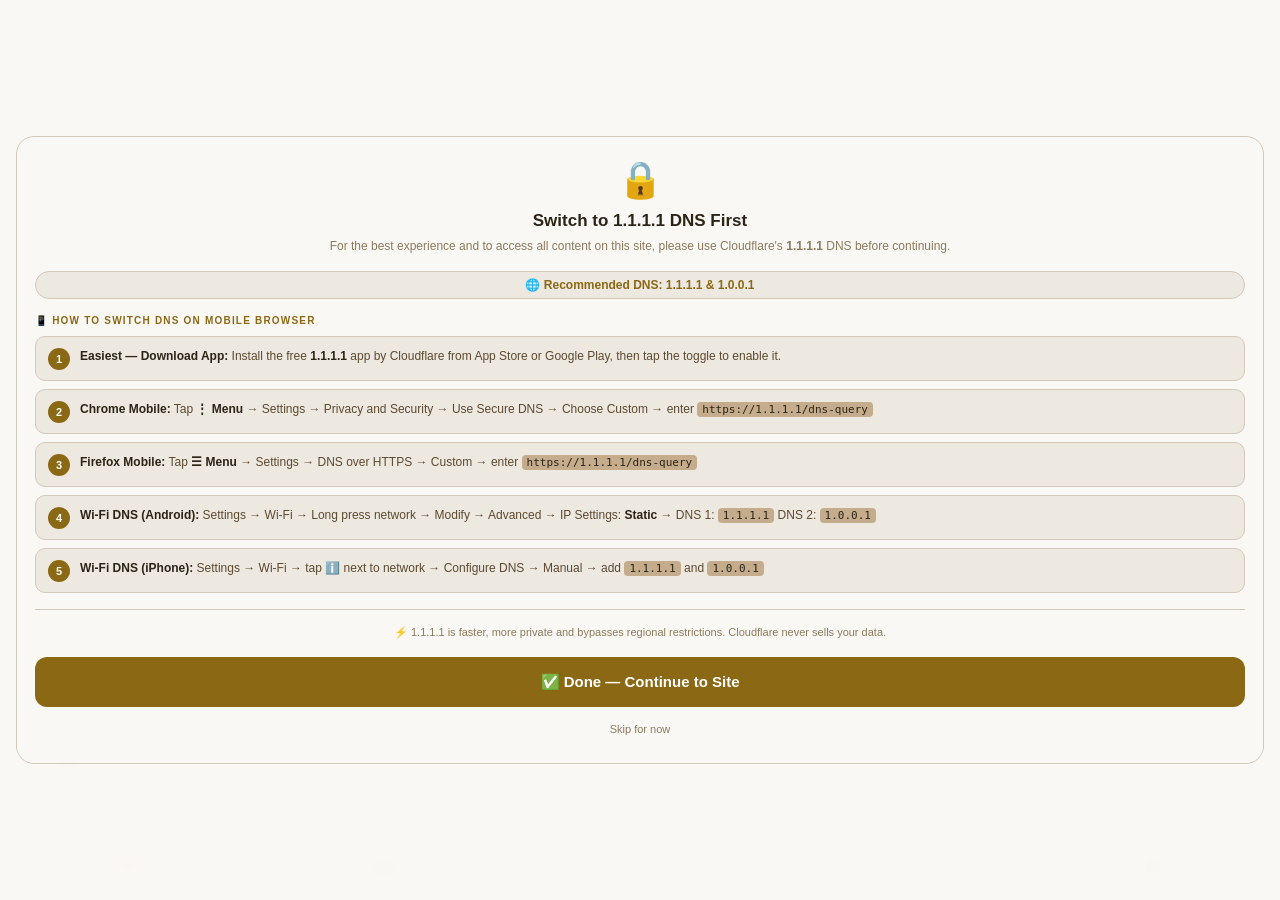
==== commit a266a6c1: "Update index.html" ====
--- a/index.html
+++ b/index.html
@@ -1,21 +1,29 @@
 <!DOCTYPE html>
 <html lang="en">
 <head>
+<meta name="msvalidate.01" content="44FCC46C00C6835F9DB7281DF8C4263A" />
 <meta name="yandex-verification" content="c92c192c363fc5a6" />
 <meta charset="UTF-8">
-<meta name="viewport" content="width=device-width, initial-scale=1.0, maximum-scale=1.0, user-scalable=no">
+<meta name="viewport" content="width=device-width, initial-scale=1.0, maximum-scale=1.0, user-scalable=no, viewport-fit=cover, interactive-widget=resizes-content">
 <meta name="description" content="Download latest Bollywood, Hollywood & Tamil movies for free. HD, 1080p, 4K quality available.">
-<meta name="keywords" content="download movies, free movies, HD movies, bollywood movies download, hollywood movies, cinestream">
+<meta name="keywords" content="download movies, free movies, HD movies, bollywood movies download, hollywood movies, justwatchh">
 <meta name="robots" content="index, follow">
 <link rel="canonical" href="https://justwatchh.netlify.app/">
 <meta property="og:type" content="website">
-<meta property="og:title" content="CineStream - Download Latest Movies Free">
+<meta property="og:title" content="justwatchh - Download Latest Movies Free">
 <meta property="og:description" content="Download HD Movies Free - Bollywood, Hollywood, Tamil, Telugu">
 <meta property="og:url" content="https://justwatchh.netlify.app/">
-<meta property="og:site_name" content="CineStream">
+<meta property="og:site_name" content="justwatchh">
 <link rel="icon" type="image/png" href="https://ibb.co/1fkNFcZy">
 <meta name="mobile-web-app-capable" content="yes">
 <meta name="apple-mobile-web-app-capable" content="yes">
+<meta name="application-name" content="Justwatchh">
+<meta name="apple-mobile-web-app-title" content="Justwatchh">
+<meta name="mobile-web-app-status-bar-style" content="default">
+<meta name="apple-mobile-web-app-status-bar-style" content="default">
+<meta name="format-detection" content="telephone=no">
+<meta name="color-scheme" content="light dark">
+<link rel="manifest" href="manifest.webmanifest">
 <meta name="theme-color" content="#FAF8F5">
 <title>Justwatchh</title>
 <link rel="stylesheet" href="style.css">
@@ -46,6 +54,7 @@
 
 <div id="app">
   <div class="copy-toast" id="copy-toast"></div>
+  <div class="preview-overlay hidden" id="preview-overlay"></div>
   <div class="loading-overlay" id="global-loading"><div class="ring"></div><div class="load-text">Loading</div></div>
 
   <!-- PLAYLIST CREATE MODAL -->
@@ -233,12 +242,39 @@
 /* ── Search Engines ── */
 const engRef = ref(db,'search_engines');
 let fbEngines=[],activeEngId=null;
-onValue(engRef,snap=>{ fbEngines=[]; if(snap.exists())snap.forEach(ch=>{fbEngines.push({fbKey:ch.key,...ch.val()});}); window._fbEngines=fbEngines; refreshEngUI(); renderEngList(); });
+function sortEngines(){
+  fbEngines.sort((a,b)=>{
+    const ao=Number.isFinite(Number(a.order))?Number(a.order):a._idx;
+    const bo=Number.isFinite(Number(b.order))?Number(b.order):b._idx;
+    if(ao!==bo)return ao-bo;
+    return String(a.name||'').localeCompare(String(b.name||''));
+  });
+}
+onValue(engRef,snap=>{
+  fbEngines=[];
+  let idx=0;
+  if(snap.exists())snap.forEach(ch=>{fbEngines.push({fbKey:ch.key,_idx:idx++,...ch.val()});});
+  sortEngines();
+  window._fbEngines=fbEngines;
+  refreshEngUI();
+  renderEngList();
+});
 window._fbEngines=fbEngines;
 window._activeEngId=()=>activeEngId;
 window._setActiveEngId=id=>{activeEngId=id;};
-window._addEngineFB=(name,url,domain,desc)=>push(engRef,{name,url,domain,desc:desc||'',addedBy:myUid,ts:serverTimestamp()});
+window._addEngineFB=(name,url,domain,desc)=>push(engRef,{name,url,domain,desc:desc||'',addedBy:myUid,order:Date.now(),ts:serverTimestamp()});
 window._deleteEngineFB=key=>remove(ref(db,`search_engines/${key}`));
+window._moveEngineFB=async(key,dir)=>{
+  sortEngines();
+  const i=fbEngines.findIndex(e=>e.fbKey===key);
+  if(i<0)return;
+  const ni=i+dir;
+  if(ni<0||ni>=fbEngines.length)return;
+  const reordered=[...fbEngines];
+  const [item]=reordered.splice(i,1);
+  reordered.splice(ni,0,item);
+  await Promise.all(reordered.map((e,idx)=>set(ref(db,`search_engines/${e.fbKey}/order`),(idx+1)*1000)));
+};
 
 function faviconUrl(domain){return`https://www.google.com/s2/favicons?domain=${domain}&sz=64`;}
 window.faviconUrl=faviconUrl;
@@ -246,10 +282,24 @@
 function refreshEngUI(){ const wrap=document.getElementById('ws-engines-wrap'); if(wrap)renderEngButtons(wrap); renderEngTableInDetail(); }
 function renderEngButtons(wrap){ if(!fbEngines.length){wrap.innerHTML='<div class="ws-no-engines">No search engines — tap "Manage" to add one.</div>';return;} if(!activeEngId||!fbEngines.find(e=>e.fbKey===activeEngId))activeEngId=fbEngines[0].fbKey; wrap.innerHTML=fbEngines.map(e=>{const fav=faviconUrl(e.domain||e.url);return`<button class="ws-engine-btn${e.fbKey===activeEngId?' active':''}" onclick="selectEng('${e.fbKey}')" id="eng-btn-${e.fbKey}"><span class="ws-engine-logo"><img src="${fav}" alt="${escH(e.name)}" onerror="this.style.display='none'"/></span>${escH(e.name)}</button>`;}).join('');}
 function renderEngTableInDetail(){ const tbody=document.getElementById('eng-tbl-body'); if(!tbody)return; if(!fbEngines.length){tbody.innerHTML=`<tr><td colspan="4" class="no-eng-row">No engines added yet.</td></tr>`;return;} tbody.innerHTML=fbEngines.map(e=>{const fav=faviconUrl(e.domain||e.url);return`<tr><td class="et-logo-cell"><div class="et-logo-wrap"><img src="${fav}" alt="${escH(e.name)}" onerror="this.style.display='none'"/></div></td><td class="et-name">${escH(e.name)}</td><td class="et-desc">${escH(e.desc||'')}</td><td><button class="et-search-btn" onclick="wsGoWith('${escA(e.fbKey)}')">Search</button></td></tr>`;}).join('');}
-function renderEngList(){ const list=document.getElementById('eng-list'); if(!list)return; if(!fbEngines.length){list.innerHTML='<div class="eng-no-engines">No engines yet — add one above!</div>';return;} list.innerHTML=fbEngines.map(e=>{const fav=faviconUrl(e.domain||e.url);return`<div class="eng-item"><div class="eng-item-logo"><img src="${fav}" alt="${escH(e.name)}" onerror="this.style.display='none'"/></div><div class="eng-item-info"><div class="eng-item-name">${escH(e.name)}</div><div class="eng-item-desc">${escH(e.desc||e.url)}</div></div><button class="eng-item-del" onclick="deleteEngine('${e.fbKey}')">✕</button></div>`;}).join('');}
+function renderEngList(){
+  const list=document.getElementById('eng-list');
+  if(!list)return;
+  if(!fbEngines.length){list.innerHTML='<div class="eng-no-engines">No engines yet — add one above!</div>';return;}
+  list.innerHTML=fbEngines.map((e,i)=>{const fav=faviconUrl(e.domain||e.url);return`<div class="eng-item">
+    <div class="eng-reorder">
+      <button class="eng-order-btn" onclick="moveEngine('${e.fbKey}',-1)" ${i===0?'disabled':''} title="Move up" aria-label="Move ${escH(e.name)} up">↑</button>
+      <button class="eng-order-btn" onclick="moveEngine('${e.fbKey}',1)" ${i===fbEngines.length-1?'disabled':''} title="Move down" aria-label="Move ${escH(e.name)} down">↓</button>
+    </div>
+    <div class="eng-item-logo"><img src="${fav}" alt="${escH(e.name)}" onerror="this.style.display='none'"/></div>
+    <div class="eng-item-info"><div class="eng-item-name">${escH(e.name)}</div><div class="eng-item-desc">${escH(e.desc||e.url)}</div></div>
+    <button class="eng-item-del" onclick="deleteEngine('${e.fbKey}')">✕</button>
+  </div>`;}).join('');
+}
 
 window.selectEng=key=>{activeEngId=key;document.querySelectorAll('.ws-engine-btn').forEach(b=>b.classList.remove('active'));const btn=document.getElementById('eng-btn-'+key);if(btn)btn.classList.add('active');};
 window.deleteEngine=key=>window._deleteEngineFB(key);
+window.moveEngine=(key,dir)=>{if(window._moveEngineFB)window._moveEngineFB(key,dir);};
 function extractDomain(url){try{return new URL(url).hostname.replace(/^www\./,'');}catch(e){return null;}}
 function domainToName(domain){if(!domain)return'';const n=domain.split('.')[0];return n.charAt(0).toUpperCase()+n.slice(1);}
 window.previewEngine=url=>{const prev=document.getElementById('eng-preview'),img=document.getElementById('eng-preview-img'),nameEl=document.getElementById('eng-preview-name'),domEl=document.getElementById('eng-preview-domain');if(!prev||!img||!nameEl||!domEl)return;const domain=extractDomain(url);if(!domain||!url.includes('{query}')){prev.classList.remove('show');return;}img.src=faviconUrl(domain);nameEl.textContent=domainToName(domain);domEl.textContent=domain;prev.classList.add('show');};
@@ -285,6 +335,30 @@
 let searchBuilt=false,moviesBuilt=false,tvBuilt=false;
 let activePlId=null;
 let pendingPlItem=null;
+
+/* =================== THEME MODE =================== */
+const THEME_KEY='jw_theme';
+function applyTheme(theme){
+  const next=theme==='dark'?'dark':'light';
+  document.documentElement.setAttribute('data-theme',next);
+  localStorage.setItem(THEME_KEY,next);
+  const meta=document.querySelector('meta[name="theme-color"]');
+  if(meta)meta.setAttribute('content',next==='dark'?'#0F1115':'#FAF8F5');
+  const label=document.getElementById('theme-card-label');
+  if(label)label.textContent=next==='dark'?'Dark Mode':'Light Mode';
+  const icon=document.getElementById('theme-card-icon');
+  if(icon)icon.textContent=next==='dark'?'☀️':'🌙';
+}
+function toggleTheme(){
+  const current=document.documentElement.getAttribute('data-theme')||localStorage.getItem(THEME_KEY)||'light';
+  applyTheme(current==='dark'?'light':'dark');
+  if(typeof showToast==='function')showToast((current==='dark'?'Light':'Dark')+' mode enabled');
+}
+(function initTheme(){
+  const saved=localStorage.getItem(THEME_KEY);
+  const prefersDark=window.matchMedia&&window.matchMedia('(prefers-color-scheme: dark)').matches;
+  applyTheme(saved||(prefersDark?'dark':'light'));
+})();
 
 /* =================== SVG ICONS =================== */
 const IC={
@@ -344,6 +418,47 @@
   else{const ta=document.createElement('textarea');ta.value=t;ta.style.cssText='position:fixed;opacity:0';document.body.appendChild(ta);ta.select();document.execCommand('copy');document.body.removeChild(ta);}
   showToast(`Copied: "${t.substring(0,28)}${t.length>28?'…':''}"`);
 }
+function copyActorName(name){
+  if(navigator.clipboard)navigator.clipboard.writeText(name).catch(()=>{});
+  else{const ta=document.createElement('textarea');ta.value=name;ta.style.cssText='position:fixed;opacity:0';document.body.appendChild(ta);ta.select();document.execCommand('copy');document.body.removeChild(ta);}
+  showToast(`Copied: "${name}"`);
+}
+function showPreview(id,type,title,poster,rating,year,typeLabel,overview){
+  const overlay=document.getElementById('preview-overlay');
+  const posterImg=poster?`<img class="preview-poster" src="${poster}" alt="${escH(title)}" onerror="this.style.display='none'"/>`:`<div style="width:100%;aspect-ratio:2/3;background:var(--beige);display:flex;align-items:center;justify-content:center;font-size:48px">🎬</div>`;
+  const safeId=parseInt(id),safeType=type;
+  overlay.innerHTML=`
+    <div class="preview-card" onclick="event.stopPropagation()">
+      <div class="preview-poster-wrap">
+        ${posterImg}
+        <span class="preview-badge">${typeLabel}</span>
+        <button class="preview-close" onclick="closePreview()">✕</button>
+      </div>
+      <div class="preview-info">
+        <div class="preview-title">${escH(title)}</div>
+        <div class="preview-meta">
+          ${rating?`<span class="preview-rating">${IC.star} ${rating}</span>`:''}
+          ${year?`<span class="preview-year">${year}</span>`:''}
+          <span class="preview-type">${typeLabel}</span>
+        </div>
+        <div class="preview-ov">${escH(overview)}</div>
+        <div class="preview-btns">
+          <button class="preview-btn preview-btn-primary" onclick="closePreview();openDetail(${id},'${type}')">${IC.play} View Details</button>
+          <button class="preview-btn preview-btn-secondary" onclick="openPlPicker(${id},'${type}','${escA(title)}','${poster?escA(poster.replace(IMG+'w342','')):''}')">${IC.plus} Add</button>
+        </div>
+      </div>
+    </div>`;
+  overlay.classList.remove('hidden');
+}
+function closePreview(){
+  document.getElementById('preview-overlay').classList.add('hidden');
+}
+document.addEventListener('click',function(e){
+  const overlay=document.getElementById('preview-overlay');
+  if(!e.target.closest('.preview-card')&&!e.target.closest('.result-card')){
+    closePreview();
+  }
+});
 
 /* =================== UID MANAGEMENT =================== */
 function openUidModal(){
@@ -377,7 +492,7 @@
 function sharePlaylist(ownerUid,plId,plName,e){
   if(e)e.stopPropagation();
   const url=`${SITE_URL}/#playlist/${ownerUid}/${plId}`;
-  if(navigator.share){navigator.share({title:plName,text:`Check out my playlist "${plName}" on CineStream!`,url}).catch(()=>{});}
+  if(navigator.share){navigator.share({title:plName,text:`Check out my playlist "${plName}" on justwatchh!`,url}).catch(()=>{});}
   else{navigator.clipboard&&navigator.clipboard.writeText(url).then(()=>showToast('Playlist link copied!'));}
 }
 
@@ -478,9 +593,7 @@
   hv.innerHTML=`
     <div class="hero"><div class="hero-bg" id="hero-bg"></div><div class="hero-grad"></div><div class="hero-content" id="hero-content"><div class="small-ring"></div></div></div>
     <div class="hero-dots" id="hero-dots"></div>
-    <div class="genres-scroll" id="home-genres"></div>
     ${secH('tr-movie','Trending Movies')}${secH('pop-movie','Popular Movies')}${secH('tr-tv','Trending TV')}${secH('pop-tv','Popular TV Shows')}`;
-  loadHomeGenres();
   try{
     const d=await api('/trending/movie/week');
     heroItems=d.results.filter(i=>i.backdrop_path).slice(0,8);
@@ -490,24 +603,6 @@
   loadRow('pop-movie','/movie/popular','movie');
   loadRow('tr-tv','/trending/tv/week','tv');
   loadRow('pop-tv','/tv/popular','tv');
-}
-async function loadHomeGenres(){
-  const bar=document.getElementById('home-genres');if(!bar)return;
-  try{
-    const[mv,tv]=await Promise.all([api('/genre/movie/list'),api('/genre/tv/list')]);
-    const all=[...mv.genres,...tv.genres];all.forEach(g=>{genreMap[g.id]=g.name;});
-    const unique=[...new Map(all.map(g=>[g.id,g])).values()].slice(0,22);
-    bar.innerHTML=unique.map(g=>`<div class="genre-chip" onclick="homeGenre(${g.id},this)">${g.name}</div>`).join('');
-  }catch(e){if(bar)bar.style.display='none';}
-}
-async function homeGenre(id,el){
-  document.querySelectorAll('#home-genres .genre-chip').forEach(c=>c.classList.remove('active'));el.classList.add('active');
-  const rm=document.getElementById('tr-movie'),rt=document.getElementById('tr-tv');
-  if(rm)rm.innerHTML=skels(5);if(rt)rt.innerHTML=skels(5);
-  try{
-    const[mv,tv]=await Promise.all([api('/discover/movie',{with_genres:id,sort_by:'popularity.desc'}),api('/discover/tv',{with_genres:id,sort_by:'popularity.desc'})]);
-    if(rm)renderRow(rm,mv.results,'movie');if(rt)renderRow(rt,tv.results,'tv');
-  }catch(e){if(rm)rm.innerHTML=errBox('Filter failed');}
 }
 function renderHero(){
   if(!heroItems.length)return;
@@ -533,48 +628,22 @@
 async function buildMoviesView(){
   const mv=document.getElementById('movies-view');
   mv.innerHTML=`<div class="vtbar"><div class="section-bar"></div><h2>Movies</h2></div>
-    <div class="genres-scroll" id="movie-genres"></div>
     ${secH('mv-trending','Trending')}${secH('mv-popular','Popular')}${secH('mv-toprated','Top Rated')}${secH('mv-upcoming','Upcoming')}`;
-  loadMovieGenres();
   loadRow('mv-trending','/trending/movie/week','movie');
   loadRow('mv-popular','/movie/popular','movie');
   loadRow('mv-toprated','/movie/top_rated','movie');
   loadRow('mv-upcoming','/movie/upcoming','movie');
 }
-async function loadMovieGenres(){
-  const bar=document.getElementById('movie-genres');if(!bar)return;
-  try{const d=await api('/genre/movie/list');d.genres.forEach(g=>{genreMap[g.id]=g.name;});bar.innerHTML=d.genres.slice(0,20).map(g=>`<div class="genre-chip" onclick="movieGenre(${g.id},this)">${g.name}</div>`).join('');}
-  catch(e){if(bar)bar.style.display='none';}
-}
-async function movieGenre(id,el){
-  document.querySelectorAll('#movie-genres .genre-chip').forEach(c=>c.classList.remove('active'));el.classList.add('active');
-  const row=document.getElementById('mv-trending');if(!row)return;row.innerHTML=skels(5);
-  try{const d=await api('/discover/movie',{with_genres:id,sort_by:'popularity.desc'});renderRow(row,d.results,'movie');}
-  catch(e){if(row)row.innerHTML=errBox('Filter failed');}
-}
 
 /* =================== TV =================== */
 async function buildTVView(){
   const tv=document.getElementById('tv-view');
   tv.innerHTML=`<div class="vtbar"><div class="section-bar"></div><h2>TV Shows</h2></div>
-    <div class="genres-scroll" id="tv-genres"></div>
     ${secH('tv-trending','Trending')}${secH('tv-popular','Popular')}${secH('tv-toprated','Top Rated')}${secH('tv-airing','Airing Today')}`;
-  loadTVGenres();
   loadRow('tv-trending','/trending/tv/week','tv');
   loadRow('tv-popular','/tv/popular','tv');
   loadRow('tv-toprated','/tv/top_rated','tv');
   loadRow('tv-airing','/tv/airing_today','tv');
-}
-async function loadTVGenres(){
-  const bar=document.getElementById('tv-genres');if(!bar)return;
-  try{const d=await api('/genre/tv/list');d.genres.forEach(g=>{genreMap[g.id]=g.name;});bar.innerHTML=d.genres.slice(0,20).map(g=>`<div class="genre-chip" onclick="tvGenre(${g.id},this)">${g.name}</div>`).join('');}
-  catch(e){if(bar)bar.style.display='none';}
-}
-async function tvGenre(id,el){
-  document.querySelectorAll('#tv-genres .genre-chip').forEach(c=>c.classList.remove('active'));el.classList.add('active');
-  const row=document.getElementById('tv-trending');if(!row)return;row.innerHTML=skels(5);
-  try{const d=await api('/discover/tv',{with_genres:id,sort_by:'popularity.desc'});renderRow(row,d.results,'tv');}
-  catch(e){if(row)row.innerHTML=errBox('Filter failed');}
 }
 
 /* =================== SEARCH =================== */
@@ -583,7 +652,8 @@
   sv.innerHTML=`<div class="search-view-inner"><div class="search-box-wrap"><div class="search-box" id="search-box">${IC.srch}
     <input type="text" id="main-search-input" placeholder="Movies, shows..." autocomplete="off" inputmode="search"/>
     <button class="search-clear-btn" id="search-clear" onclick="clearSearch()">✕</button></div>
-    <div id="autocomplete-drop"></div></div><div id="search-body"></div></div>`;
+    <div id="autocomplete-drop"></div></div>
+    <div id="search-body"></div></div>`;
   setupSearchInput();renderSearchHome();
 }
 function setupSearchInput(){
@@ -667,7 +737,7 @@
       <button class="filter-btn${currentFilter==='tv'?' active':''}" onclick="setFilter('tv','${escA(q)}')">TV (${allResults.filter(r=>r._t==='tv').length})</button>
     </div>`;
   if(!filtered.length)html+=`<div class="no-results"><div class="no-results-icon">🎬</div><div class="no-results-text">No results</div><div class="no-results-sub">Try different keywords</div></div>`;
-  else html+=`<div class="results-grid">${filtered.map(r=>{const t=r.title||r.name||'';const p=imgUrl(r.poster_path,'w342');return`<div class="result-card" onclick="openDetail(${r.id},'${r._t}')"><img src="${p}" alt="${escH(t)}" loading="lazy" onerror="this.src='${noPoster}'"/></div>`;}).join('')}</div>`;
+  else html+=`<div class="results-grid">${filtered.map(r=>{const t=r.title||r.name||'';const p=imgUrl(r.poster_path,'w342');const rt=r.vote_average?r.vote_average.toFixed(1):'';const yr=r.release_date?fmtYear(r.release_date):(r.first_air_date?fmtYear(r.first_air_date):'');const mt=r._t==='tv'?'TV Show':'Movie';const ov=(r.overview||'No description available.').substring(0,150)+'...';return`<div class="result-card" onclick="showPreview(${r.id},'${r._t}','${escA(t)}','${p||''}','${rt}','${yr}','${mt}','${escA(ov)}')"><img src="${p}" alt="${escH(t)}" loading="lazy" onerror="this.src='${noPoster}'"/></div>`;}).join('')}</div>`;
   html+='</div>';body.innerHTML=html;
 }
 function setFilter(type,q){currentFilter=type;renderResults(q);}
@@ -687,6 +757,16 @@
       <div class="playlist-section" id="mylist-pl-section"></div>
     </div>
     <div class="mylist-bottom-bar">
+      <div class="theme-card">
+        <div class="theme-card-info">
+          <div class="theme-card-title">Appearance</div>
+          <div class="theme-card-sub">Switch between light and dark mode.</div>
+        </div>
+        <button class="theme-toggle-btn" onclick="toggleTheme()" aria-label="Toggle dark mode">
+          <span class="theme-toggle-icon" id="theme-card-icon">🌙</span>
+          <span id="theme-card-label">Light Mode</span>
+        </button>
+      </div>
       <button class="pl-create-fab" onclick="openPlCreateModal()">
         <span class="pl-create-fab-icon">${IC.add}</span>
         <span class="pl-create-fab-label">New Playlist</span>
@@ -712,6 +792,7 @@
         </button>
       </div>
     </div>`;
+  applyTheme(document.documentElement.getAttribute('data-theme')||localStorage.getItem(THEME_KEY)||'light');
   renderPlaylistsSection(document.getElementById('mylist-pl-section'));
   window._onPlaylistsChange=()=>{
     const sec=document.getElementById('mylist-pl-section');
@@ -964,7 +1045,7 @@
       <div class="filmography-grid">${filmGrid}</div>
     </div>`;
 }
-function expandBio(id,btn){const el=document.getElementById(id);if(el){el.classList.remove('person-bio-short');btn.style.display='none';}}
+function expandBio(id,btn){const el=document.getElementById(id);if(el){el.classList.remo ('person-bio-short');btn.style.display='none';}}
 function closePerson(){const prev=prevViewStack.pop();showView(prev||'home-view');}
 
 /* =================== DETAIL =================== */
@@ -1053,11 +1134,12 @@
       wtwHtml=firstActive?`<div class="where-to-watch"><div class="wtw-title">🎬 Where to Watch</div><div class="wtw-tabs">${tabsHtml}</div>${contentHtml}</div>`:`<div class="where-to-watch"><div class="wtw-title">🎬 Where to Watch</div><div class="wtw-empty">No streaming info available</div></div>`;
     }else{wtwHtml=`<div class="where-to-watch"><div class="wtw-title">🎬 Where to Watch</div><div class="wtw-empty">Not available in your region</div></div>`;}
   }catch(e){wtwHtml='';}
-  const castHtml=cast.length?`<div class="sec-lbl">Cast<div class="sec-lbl-line"></div></div><div class="cast-row">${cast.map(a=>{const ph=imgUrl(a.profile_path,'w185');return`<div class="cast-item" onclick="openPerson(${a.id})"><div class="cast-avatar"><img src="${ph||noAv}" alt="${escH(a.name)}" loading="lazy" onerror="this.src='${noAv}'"/></div><div class="cast-name cast-name-link">${escH(a.name)}</div><div class="cast-char">${escH((a.character||'').substring(0,22))}</div></div>`;}).join('')}</div>`:'';
+  const castHtml=cast.length?`<div class="sec-lbl">Cast<div class="sec-lbl-line"></div></div><div class="cast-row">${cast.map(a=>{const ph=imgUrl(a.profile_path,'w185');return`<div class="cast-item"><div class="cast-avatar" onclick="openPerson(${a.id})"><img src="${ph||noAv}" alt="${escH(a.name)}" loading="lazy" onerror="this.src='${noAv}'"/></div><div class="cast-name cast-name-link" onclick="copyActorName('${escA(a.name)}')">${escH(a.name)} <span class="copy-icon">${IC.copy}</span></div><div class="cast-char">${escH((a.character||'').substring(0,22))}</div></div>`;}).join('')}</div>`:'';
   const safeTitle=escA(title),safePoster=escA(detail.poster_path||'');
   dv.innerHTML=`
     <button class="detail-back" onclick="closeDetail()">‹</button>
-    <button class="detail-share-btn" onclick="shareDetail(${detail.id},'${type}','${safeTitle}')" title="Share">${IC.share}</button>
+    <button class="detail-share-btn detail-share-side-btn" onclick="shareDetail(${detail.id},'${type}','${safeTitle}')" title="Share">${IC.share}</button>
+    <button class="detail-playlist-btn" onclick="openPlPicker(${detail.id},'${type}','${safeTitle}','${safePoster}')" title="Add to Playlist">${IC.plus}</button>
     ${trailerSec}
     <div class="detail-body">
       <div class="dprow">
@@ -1069,14 +1151,13 @@
           <div class="ddate">${IC.cal} ${releaseDate}</div>
         </div>
       </div>
-      <button class="add-playlist-btn" onclick="openPlPicker(${detail.id},'${type}','${safeTitle}','${safePoster}')">${IC.plus} Add to Playlist</button>
       <div class="doverview">${escH(overview)}</div>
       ${buildUserScore(detail)}
       ${wtwHtml}
+      ${buildWebSearcher(title)}
       <div class="sec-lbl">Details<div class="sec-lbl-line"></div></div>
       <table class="info-tbl"><tbody>${tRows.map(([k,v])=>`<tr><td>${k}</td><td>${v}</td></tr>`).join('')}</tbody></table>
       ${scrSec}
-      ${buildWebSearcher(title)}
       ${castHtml}
       ${type==='tv'&&validSeasons.length?`<div class="sec-lbl">Episodes<div class="sec-lbl-line"></div></div><div class="season-sel" id="season-sel">${validSeasons.map((s,i)=>`<button class="season-btn${i===0?' active':''}" onclick="loadSeason(${detail.id},${s.season_number},this)">Season ${s.season_number}</button>`).join('')}</div><div class="ep-list" id="ep-list"><div class="small-ring"></div></div>`:''}
     </div>`;
--- a/style.css
+++ b/style.css
@@ -9,6 +9,23 @@
   --safe-bottom:env(safe-area-inset-bottom,0px);
   --safe-top:env(safe-area-inset-top,0px)
 }
+html[data-theme="dark"]{
+  color-scheme:dark;
+  --cream:#0F1115;
+  --beige:#171A20;
+  --taupe:#303641;
+  --tan:#4A3B22;
+  --dark-tan:#B88916;
+  --text-dark:#F5EFE3;
+  --text-mid:#D2C2A6;
+  --text-light:#9B8E78;
+  --accent:#D9A520;
+  --accent2:#6A552B;
+  --border:rgba(217,165,32,0.28);
+  --border2:rgba(217,165,32,0.14);
+  --card-bg:#1E222A;
+}
+body{transition:background .2s ease,color .2s ease}
 html{-webkit-text-size-adjust:100%;text-size-adjust:100%}
 body{
   width:100%;height:100%;background:var(--cream);
@@ -106,6 +123,7 @@
 .section-head{display:flex;align-items:center;gap:8px;padding:0 14px 8px}
 .section-bar{width:3px;height:14px;background:var(--accent);border-radius:2px;flex-shrink:0}
 .section-title{font-size:13px;font-weight:800;color:var(--text-dark)}
+.section-title-emoji{display:inline-flex;margin-right:4px}
 
 /* =================== POSTER ROW =================== */
 .h-row{display:flex;gap:9px;padding:0 14px 8px;overflow-x:auto;-webkit-overflow-scrolling:touch}
@@ -136,7 +154,7 @@
   overflow-y:scroll;overflow-x:hidden;-webkit-overflow-scrolling:touch;
   padding-bottom:calc(var(--nav-h) + var(--safe-bottom) + 8px);background:var(--cream)
 }
-.search-view-inner{padding:12px 14px 0}
+.search-view-inner{padding:12px 14px 0;position:relative;z-index:1}
 .search-box-wrap{position:relative;margin-bottom:0}
 .search-box{
   display:flex;align-items:center;gap:8px;background:var(--beige);
@@ -241,6 +259,46 @@
 }
 .result-card:active{transform:scale(0.93);border-color:var(--accent)}
 .result-card img{width:100%;aspect-ratio:2/3;object-fit:cover;display:block}
+.result-card:hover{transform:scale(1.03);border-color:var(--accent);box-shadow:0 4px 16px rgba(139,105,20,0.2)}
+.preview-overlay{
+  position:fixed;inset:0;z-index:900;background:rgba(44,36,22,0.85);
+  display:flex;align-items:center;justify-content:center;
+  backdrop-filter:blur(8px);-webkit-backdrop-filter:blur(8px);padding:20px
+}
+.preview-overlay.hidden{display:none}
+.preview-card{
+  background:var(--cream);border-radius:16px;max-width:320px;width:100%;
+  overflow:hidden;box-shadow:0 12px 40px rgba(44,36,22,0.3);position:relative
+}
+.preview-poster-wrap{position:relative;width:100%;aspect-ratio:2/3}
+.preview-poster{width:100%;height:100%;object-fit:cover;display:block}
+.preview-badge{
+  position:absolute;top:10px;left:10px;background:var(--accent);color:#fff;
+  font-size:8px;font-weight:800;padding:3px 7px;border-radius:4px;letter-spacing:0.8px;text-transform:uppercase
+}
+.preview-close{
+  position:absolute;top:10px;right:10px;width:32px;height:32px;border-radius:50%;
+  background:rgba(44,36,22,0.7);color:#fff;border:none;font-size:18px;
+  display:flex;align-items:center;justify-content:center;cursor:pointer;
+  -webkit-tap-highlight-color:transparent
+}
+.preview-close:active{background:rgba(44,36,22,0.9)}
+.preview-info{padding:12px 14px 14px}
+.preview-title{font-size:16px;font-weight:900;color:var(--text-dark);margin-bottom:5px;line-height:1.2}
+.preview-meta{display:flex;gap:10px;flex-wrap:wrap;margin-bottom:8px}
+.preview-rating{font-size:11px;color:var(--accent);font-weight:700;display:flex;align-items:center;gap:4px}
+.preview-year{font-size:11px;color:var(--text-light)}
+.preview-type{font-size:10px;color:var(--text-light);border:1px solid var(--taupe);padding:2px 7px;border-radius:4px}
+.preview-ov{font-size:12px;color:var(--text-mid);line-height:1.5;display:-webkit-box;-webkit-line-clamp:3;-webkit-box-orient:vertical;overflow:hidden}
+.preview-btns{display:flex;gap:8px;margin-top:10px}
+.preview-btn{
+  flex:1;padding:10px;border-radius:10px;font-size:12px;font-weight:700;
+  cursor:pointer;border:none;transition:all 0.15s;min-height:40px;
+  -webkit-tap-highlight-color:transparent;display:flex;align-items:center;justify-content:center;gap:5px
+}
+.preview-btn:active{transform:scale(0.95)}
+.preview-btn-primary{background:var(--accent);color:#fff}
+.preview-btn-secondary{background:var(--beige);color:var(--accent);border:1.5px solid var(--accent)}
 .no-results{display:flex;flex-direction:column;align-items:center;justify-content:center;padding:50px 20px;gap:10px}
 .no-results-icon{font-size:40px;opacity:0.4}
 .no-results-text{font-size:14px;color:var(--text-light);text-align:center}
@@ -249,7 +307,7 @@
 /* =================== DETAIL VIEW =================== */
 #detail-view{
   overflow-y:scroll;-webkit-overflow-scrolling:touch;
-  padding-bottom:calc(var(--nav-h) + var(--safe-bottom) + 8px);background:var(--cream)
+  padding-bottom:calc(var(--nav-h) + var(--safe-bottom) + 70px);background:var(--cream)
 }
 .detail-trailer-top{width:100%;aspect-ratio:16/9;position:relative;background:var(--beige);overflow:hidden}
 .detail-trailer-top iframe{width:100%;height:100%;border:none;display:block}
@@ -259,12 +317,27 @@
   background:linear-gradient(to top,var(--cream) 0%,rgba(237,232,224,0.15) 60%,transparent 100%)
 }
 .detail-back{
-  position:fixed;top:calc(12px + var(--safe-top));left:12px;z-index:400;
-  background:rgba(250,248,245,0.92);border:1px solid var(--taupe);border-radius:50%;
-  width:44px;height:44px;display:flex;align-items:center;justify-content:center;
-  cursor:pointer;color:var(--text-dark);font-size:26px;line-height:1;
-  backdrop-filter:blur(8px);-webkit-backdrop-filter:blur(8px);
-  -webkit-tap-highlight-color:transparent
+  position:fixed;
+  top:auto;
+  bottom:calc(var(--nav-h) + 10px + var(--safe-bottom));
+  left:12px;
+  z-index:400;
+  background:rgba(250,248,245,0.92);
+  border:1px solid var(--taupe);
+  border-radius:50%;
+  width:48px;
+  height:48px;
+  display:flex;
+  align-items:center;
+  justify-content:center;
+  cursor:pointer;
+  color:var(--text-dark);
+  font-size:28px;
+  line-height:1;
+  backdrop-filter:blur(8px);
+  -webkit-backdrop-filter:blur(8px);
+  -webkit-tap-highlight-color:transparent;
+  box-shadow:0 2px 12px rgba(139,105,20,0.16);
 }
 .detail-back:active{background:var(--tan);transform:scale(0.92)}
 .detail-share-btn{
@@ -276,6 +349,16 @@
 }
 .detail-share-btn:active{background:var(--tan);transform:scale(0.92)}
 .detail-share-btn svg{width:20px;height:20px}
+.detail-playlist-btn{
+  position:fixed;bottom:calc(var(--nav-h) + 10px + var(--safe-bottom));right:12px;z-index:400;
+  background:rgba(250,248,245,0.95);border:1.5px solid var(--accent);border-radius:50%;
+  width:48px;height:48px;display:flex;align-items:center;justify-content:center;
+  cursor:pointer;color:var(--accent);backdrop-filter:blur(8px);
+  -webkit-backdrop-filter:blur(8px);-webkit-tap-highlight-color:transparent;transition:all 0.18s;
+  box-shadow:0 2px 12px rgba(139,105,20,0.2)
+}
+.detail-playlist-btn:active{background:var(--accent);color:#fff;transform:scale(0.92)}
+.detail-playlist-btn svg{width:26px;height:26px}
 .detail-body{padding:0 14px 20px;background:var(--cream)}
 .dprow{display:flex;gap:12px;align-items:flex-start;padding:10px 0}
 .dposter{width:88px;flex-shrink:0;border-radius:8px;overflow:hidden;border:1px solid var(--taupe);box-shadow:0 2px 12px rgba(139,105,20,0.12)}
@@ -361,7 +444,11 @@
 .cast-avatar img{width:100%;height:100%;object-fit:cover;object-position:top}
 .cast-name{font-size:10px;font-weight:700;color:var(--text-dark);text-align:center;line-height:1.2;display:-webkit-box;-webkit-line-clamp:2;-webkit-box-orient:vertical;overflow:hidden;word-break:break-word}
 .cast-name-link{color:var(--accent);text-decoration:underline;text-decoration-style:dotted;text-underline-offset:2px}
+.cast-name{font-size:10px;font-weight:700;color:var(--text-dark);text-align:center;line-height:1.2;display:-webkit-box;-webkit-line-clamp:2;-webkit-box-orient:vertical;overflow:hidden;word-break:break-word}
 .cast-char{font-size:9px;color:var(--accent);text-align:center;display:-webkit-box;-webkit-line-clamp:1;-webkit-box-orient:vertical;overflow:hidden}
+.copy-icon{display:inline-flex;margin-left:3px;vertical-align:middle;opacity:0.5}
+.cast-name:active{opacity:0.7}
+.cast-name:active .copy-icon{opacity:1}
 
 /* =================== PERSON VIEW =================== */
 #person-view{overflow-y:scroll;-webkit-overflow-scrolling:touch;padding-bottom:calc(var(--nav-h) + var(--safe-bottom) + 8px);background:var(--cream)}
@@ -847,4 +934,209 @@
 .dns-note{font-size:11px;color:var(--text-light);text-align:center;line-height:1.5;margin-bottom:16px}
 .dns-proceed-btn{width:100%;background:var(--accent);border:none;border-radius:12px;padding:14px;color:#fff;font-size:15px;font-weight:800;cursor:pointer;min-height:50px;-webkit-tap-highlight-color:transparent}
 .dns-proceed-btn:active{background:var(--dark-tan)}
-.dns-skip{display:block;text-align:center;margin-top:10px;font-size:11px;color:var(--text-light);cursor:pointer;padding:6px}+.dns-skip{display:block;text-align:center;margin-top:10px;font-size:11px;color:var(--text-light);cursor:pointer;padding:6px}
+
+/* =================== DARK MODE + REQUESTED BUTTON POSITIONS =================== */
+html[data-theme="dark"] #bottom-nav{
+  background:rgba(15,17,21,.96);
+  border-top-color:var(--taupe);
+  box-shadow:0 -2px 16px rgba(0,0,0,.35);
+}
+html[data-theme="dark"] .hero-grad{
+  background:linear-gradient(to top,rgba(15,17,21,.97) 0%,rgba(15,17,21,.58) 50%,rgba(15,17,21,.08) 100%),
+             linear-gradient(to right,rgba(15,17,21,.78) 0%,transparent 60%);
+}
+html[data-theme="dark"] .detail-trailer-fallback-grad{
+  background:linear-gradient(to top,var(--cream) 0%,rgba(15,17,21,.18) 60%,transparent 100%);
+}
+html[data-theme="dark"] .detail-back,
+html[data-theme="dark"] .detail-share-btn,
+html[data-theme="dark"] .detail-playlist-btn{
+  background:rgba(23,26,32,.94);
+  border-color:var(--taupe);
+  box-shadow:0 2px 14px rgba(0,0,0,.35);
+}
+html[data-theme="dark"] .detail-playlist-btn,
+html[data-theme="dark"] .detail-share-side-btn{border-color:var(--accent)}
+html[data-theme="dark"] .preview-overlay,
+html[data-theme="dark"] .loading-overlay,
+html[data-theme="dark"] .modal-overlay,
+html[data-theme="dark"] .confirm-overlay,
+html[data-theme="dark"] .playlist-picker-overlay,
+html[data-theme="dark"] .eng-modal-overlay,
+html[data-theme="dark"] .uid-modal-overlay{background:rgba(0,0,0,.72)}
+html[data-theme="dark"] .skeleton,
+html[data-theme="dark"] .card-skeleton{
+  background:linear-gradient(90deg,#171A20 0%,#242A34 50%,#171A20 100%);
+  background-size:200% 100%;
+}
+.detail-share-side-btn{
+  top:auto;
+  bottom:calc(var(--nav-h) + 10px + var(--safe-bottom));
+  right:72px;
+  width:48px;
+  height:48px;
+  border:1.5px solid var(--accent);
+  background:rgba(250,248,245,0.95);
+  box-shadow:0 2px 12px rgba(139,105,20,0.2);
+}
+.detail-share-side-btn svg{width:22px;height:22px}
+.theme-card{
+  background:var(--beige);
+  border:1.5px solid var(--taupe);
+  border-radius:16px;
+  padding:10px;
+  margin-bottom:10px;
+  display:flex;
+  align-items:center;
+  justify-content:space-between;
+  gap:10px;
+}
+.theme-card-info{min-width:0}
+.theme-card-title{font-size:13px;font-weight:900;color:var(--text-dark);line-height:1.1;margin-bottom:3px}
+.theme-card-sub{font-size:10px;color:var(--text-light);line-height:1.35}
+.theme-toggle-btn{
+  flex-shrink:0;
+  min-width:98px;
+  height:40px;
+  border:none;
+  border-radius:12px;
+  background:var(--accent);
+  color:#fff;
+  display:flex;
+  align-items:center;
+  justify-content:center;
+  gap:6px;
+  font-size:11px;
+  font-weight:800;
+  cursor:pointer;
+  -webkit-tap-highlight-color:transparent;
+  transition:transform .15s ease,background .15s ease;
+}
+.theme-toggle-btn:active{transform:scale(.96);background:var(--dark-tan)}
+.theme-toggle-icon{font-size:15px;line-height:1}
+
+
+/* =================== ANDROID MOBILE ONLY POLISH =================== */
+:root{--nav-h:62px}
+html,body,#app{
+  width:100%;
+  min-width:320px;
+  max-width:none;
+  min-height:100%;
+  height:100dvh;
+  overscroll-behavior:none;
+}
+html{background:var(--cream)}
+body{
+  min-height:100dvh;
+  -webkit-user-select:none;
+  user-select:none;
+  overscroll-behavior:none;
+}
+#app{
+  max-width:none;
+  margin:0;
+  isolation:isolate;
+}
+.view,.scroll-view,#detail-view,#person-view,#shared-playlist-view,.mylist-scroll-area,.pl-detail-scroll{
+  overscroll-behavior-y:contain;
+  scroll-behavior:smooth;
+}
+button,
+[onclick],
+.bnav-item,
+.genre-chip,
+.filter-btn,
+.season-btn,
+.wtw-tab,
+.ws-engine-btn,
+.result-card,
+.poster-card,
+.film-card,
+.pl-card,
+.pl-item-card,
+.cast-avatar{
+  touch-action:manipulation;
+}
+button,.bnav-item,.detail-back,.detail-share-btn,.detail-playlist-btn{
+  min-width:48px;
+  min-height:48px;
+}
+input,textarea,select,button{
+  font-family:inherit;
+  font-size:16px;
+}
+.search-input,.modal-input,.uid-modal-input,.eng-input,.ws-query-input{
+  font-size:16px !important;
+}
+#bottom-nav{
+  height:calc(var(--nav-h) + var(--safe-bottom));
+  padding-bottom:var(--safe-bottom);
+  padding-left:max(0px,env(safe-area-inset-left));
+  padding-right:max(0px,env(safe-area-inset-right));
+}
+.bnav-item{gap:4px;padding-top:4px}
+.bnav-item svg{width:24px;height:24px}
+.bnav-item span{font-size:10px}
+.scroll-view{
+  padding-bottom:calc(var(--nav-h) + var(--safe-bottom) + 14px);
+}
+.hero{
+  height:clamp(210px,58vw,310px);
+  min-height:210px;
+}
+.h-row{
+  padding-left:12px;
+  padding-right:12px;
+  scroll-padding-left:12px;
+  scroll-snap-type:x proximity;
+}
+.poster-card,.film-card,.result-card{scroll-snap-align:start}
+.results-grid,.discover-grid,.playlist-items-grid{
+  gap:10px;
+  padding-left:12px;
+  padding-right:12px;
+}
+.detail-body{
+  padding-left:max(14px,env(safe-area-inset-left));
+  padding-right:max(14px,env(safe-area-inset-right));
+}
+.detail-back,
+.detail-share-side-btn,
+.detail-playlist-btn{
+  bottom:calc(var(--nav-h) + 12px + var(--safe-bottom));
+}
+.detail-back{left:max(12px,env(safe-area-inset-left))}
+.detail-playlist-btn{right:max(12px,env(safe-area-inset-right))}
+.detail-share-side-btn{right:calc(max(12px,env(safe-area-inset-right)) + 60px)}
+.copy-toast{
+  bottom:calc(var(--nav-h) + var(--safe-bottom) + 72px);
+  max-width:calc(100vw - 28px);
+}
+.modal-sheet,.playlist-picker-sheet,.eng-modal-sheet{
+  border-bottom-left-radius:0;
+  border-bottom-right-radius:0;
+  padding-bottom:calc(16px + var(--safe-bottom));
+}
+.preview-card,.confirm-box,.uid-modal-box,.dns-box{
+  max-width:calc(100vw - 28px);
+}
+img{max-width:100%;height:auto}
+@media (max-width:380px){
+  :root{--nav-h:60px}
+  .bnav-item span{font-size:9px}
+  .bnav-item svg{width:22px;height:22px}
+  .detail-back,.detail-share-side-btn,.detail-playlist-btn{width:46px;height:46px;min-width:46px;min-height:46px}
+  .detail-share-side-btn{right:calc(max(10px,env(safe-area-inset-right)) + 56px)}
+  .detail-playlist-btn{right:max(10px,env(safe-area-inset-right))}
+  .detail-back{left:max(10px,env(safe-area-inset-left))}
+  .theme-card{align-items:flex-start;flex-direction:column}
+  .theme-toggle-btn{width:100%}
+}
+@media (orientation:landscape) and (max-height:520px){
+  :root{--nav-h:54px}
+  .hero{height:180px;min-height:180px;max-height:180px}
+  .bnav-item span{display:none}
+  .detail-trailer-top{max-height:60vh}
+}
